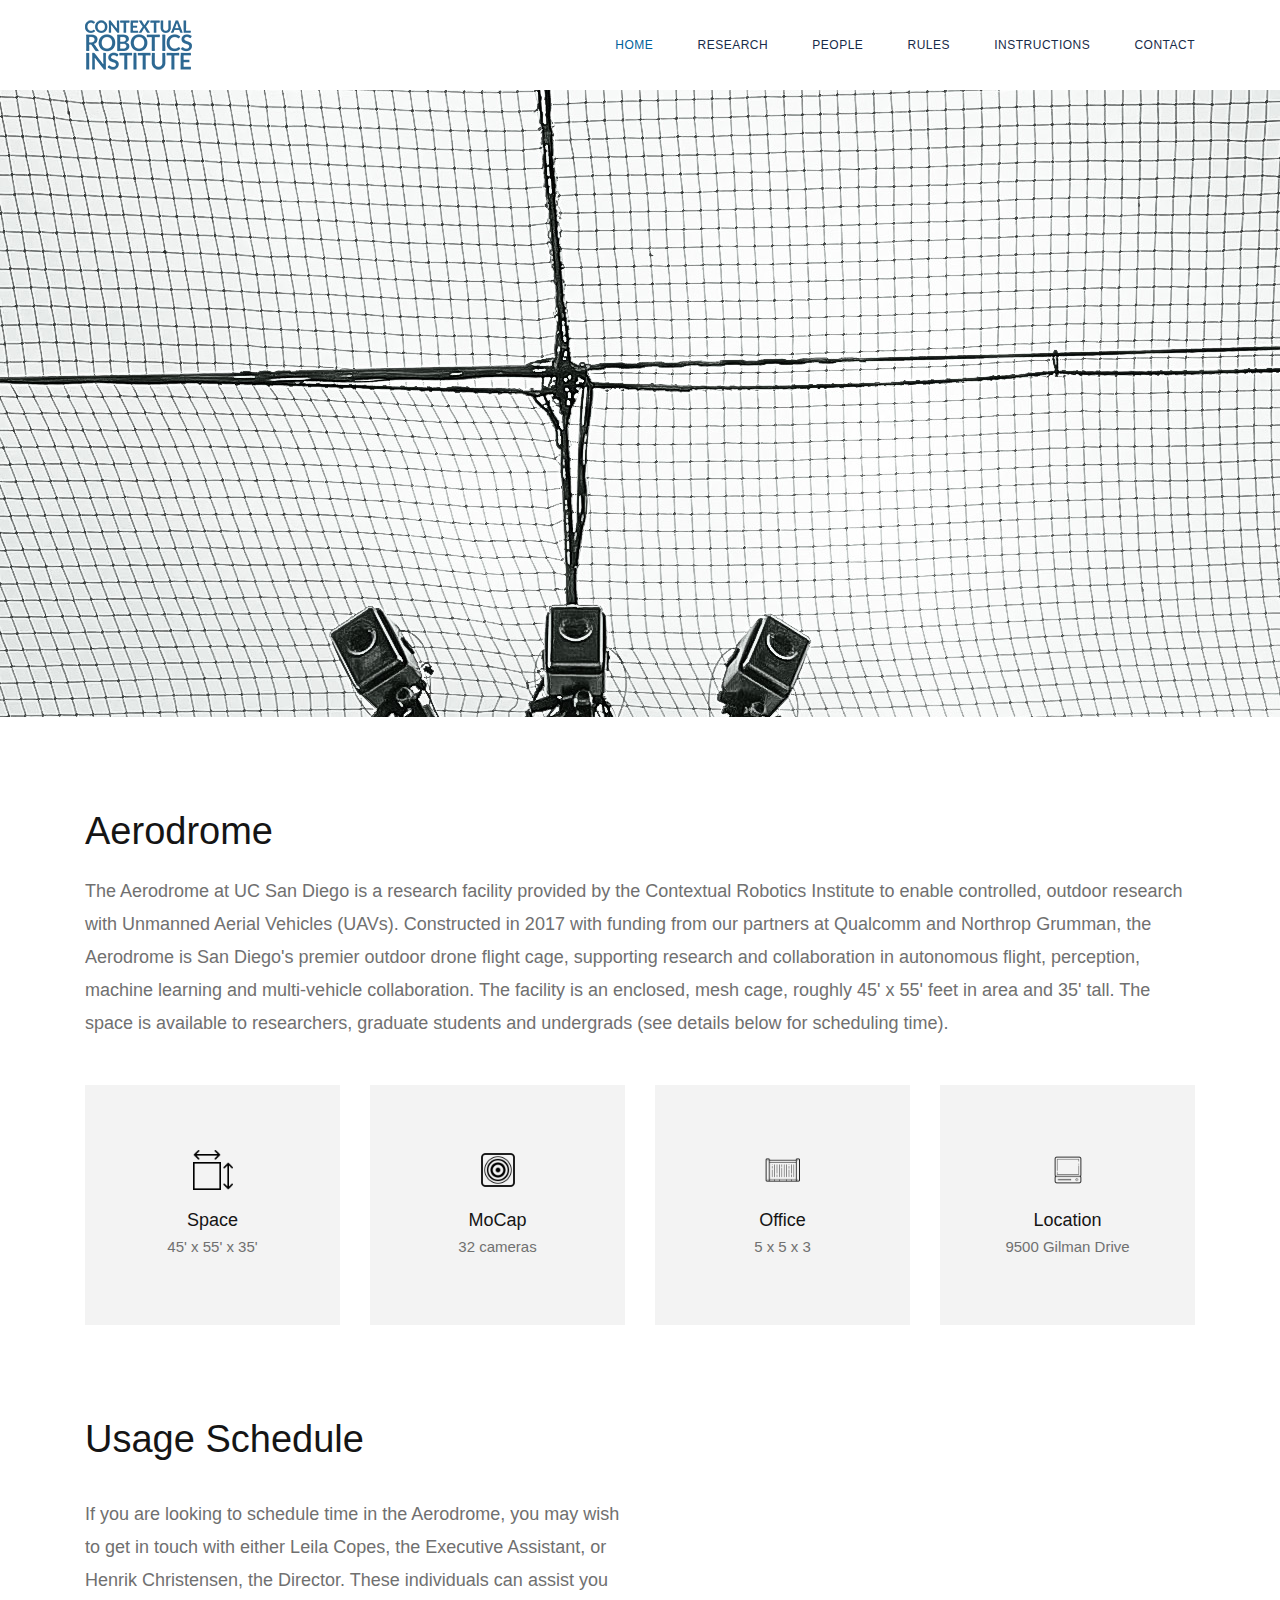
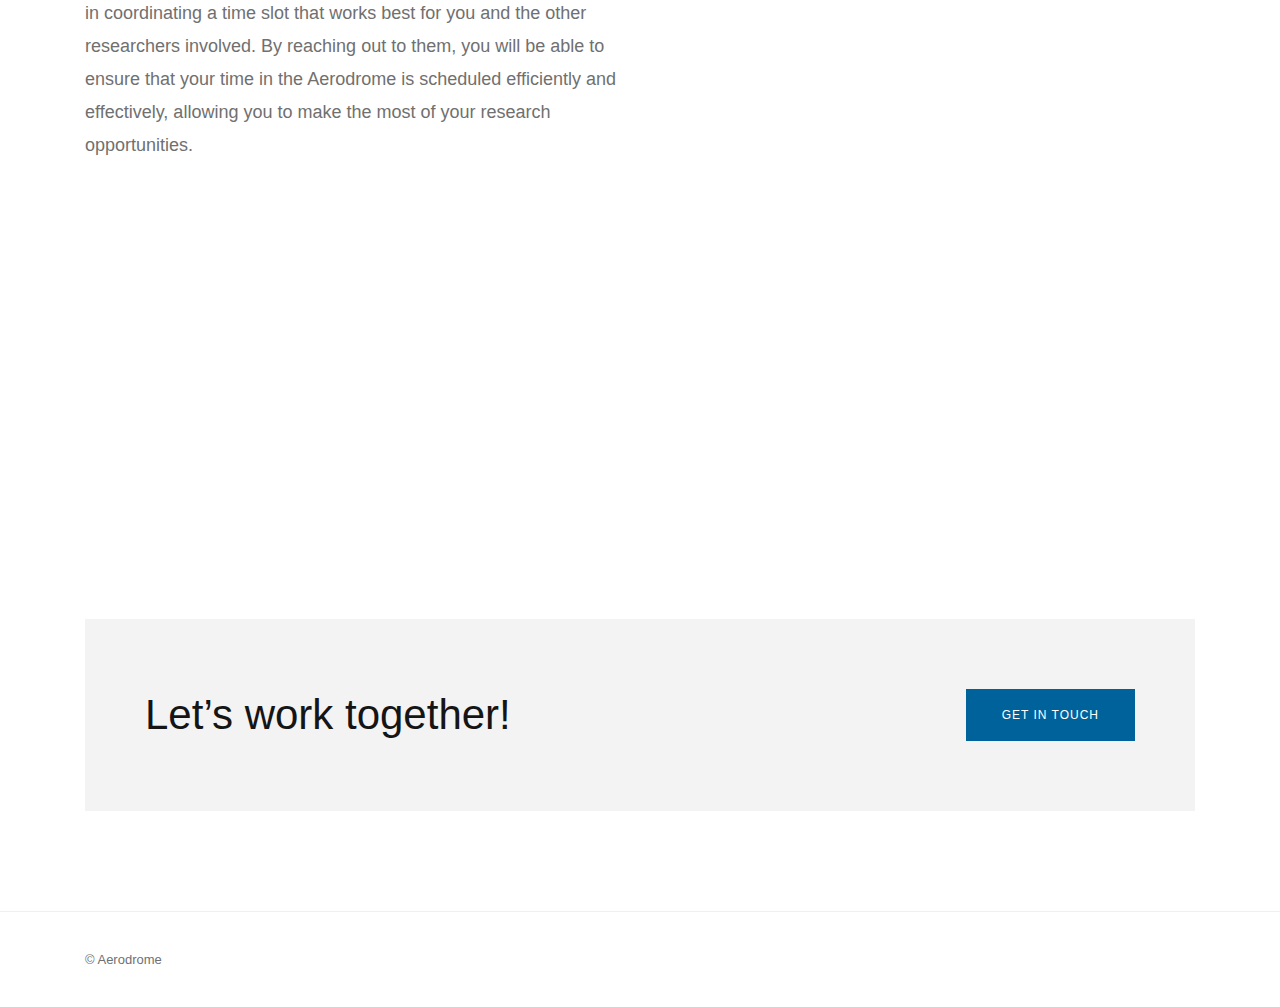
==== docs/index.html @ 449d5a18 "Fixed Google calendar" ====
<!DOCTYPE html>
<html lang="en"><head><meta http-equiv="Content-Type" content="text/html; charset=UTF-8">
        <!-- Document Title -->      
        <title>Aerodrome | Contextual Robotics Institute</title>

        <!-- Metas -->      
        
        <meta name="viewport" content="width=device-width, initial-scale=1.0">
        <meta name="author" content="CaliberThemes">

        <!-- Favicon -->      
        <!-- <link rel="icon" type="image/png" href="http://something..."> -->

        <!-- Links -->      
        <link href="./files/css" rel="stylesheet" type="text/css">
        <link rel="stylesheet" id="bootstrap-css" href="./files/bootstrap.min.css" type="text/css" media="all">
        <link rel="stylesheet" id="font-awesome-css" href="./files/font-awesome.min.css" type="text/css" media="all">       
        <link rel="stylesheet" id="swiper-css" href="./files/swiper.min.css" type="text/css" media="all">
        <link rel="stylesheet" id="cubeportfolio-css" href="./files/cubeportfolio.min.css" type="text/css" media="all">     

        <link rel="stylesheet" id="main-css" href="./files/style.css" type="text/css" media="all">

    </head>
    <body data-new-gr-c-s-check-loaded="14.1094.0" data-gr-ext-installed="" style="margin-top: 150px;">

        <!-- Page Wrapper -->
        <div id="page" class="site">
            <header id="masthead" class="site-header standard sticky" role="banner" style="position: fixed; top: 0px; transition: top 0.3s ease 0s;">		
                <div class="container">
                    <div id="site-branding">			
                        <a class="logo-brand" href="./main.html">
                            <img class="logo" src="./files/logo.png" alt="Logo">					                            
                            <img class="retina-logo" src="./files/logo2x.png" alt="Retina Logo">					                            
                        </a>	
                    </div><!-- .site-branding -->
                    <span id="ham-trigger-wrap">
                        <span class="ham-trigger">
                            <span></span>                            
                        </span>                            
                    </span>
                    <nav id="site-navigation" class="main-navigation" role="navigation" aria-label="Top Menu">
                        <ul id="top-menu" class="menu">
                            <li class="current-menu-parent"><a href="./main.html" style="color: #00629B;">Home</a>
                            </li>
                            <li><a href="./research.html" style="color: #182B49;">Research</a>
                            </li>
                            <li><a href="./people.html" style="color: #182B49;">People</a>
                            </li>
                            <li><a href="./conduct.html" style="color: #182B49;">Rules</a>
                            </li>
                            <li><a href="./instructions.html" style="color: #182B49;">Instructions</a>
                            </li>
                            <li><a href="./contact.html" style="color: #182B49;">Contact</a>
                            </li>
                        </ul>	
                    </nav>                                               
                </div><!-- .wrap -->		
            </header><!-- #masthead -->

            <div class="site-content-contain">
                <div id="content" class="site-content">                    
                    <div id="primary" class="content-area">
                        <main id="main" class="site-main" role="main">
                            <article class="page">                                
                                <div class="entry-content">  
                                    
                                    <div class="container-fluid hero-section m-b-35" style="background-image: url(&#39;./img/IMG_7996.jpg&#39;); background-position: center top;">  
                                    </div>

                                    <!-- <div class="container"> 
                                        <div class="row">                                                 
                                            <div class="col-sm-12">
                                                <div class="cbp-item" style="width: 1110px; left: 0px; top: 0px;"><div class="cbp-item-wrapper">
                                                    <div class="cbp-caption-defaultWrap">
                                                        <img src="./img/fig1.jpg" class="portfolio-media-image">
                                                    </div>
                                                </div>                                          
                                            </div>
                                        </div>    
                                    </div> -->

                                    <div class="container m-t-90">
                                        <div class="row">                                    
                                            <div class="col-sm-12"> 
                                                <div class="heading-block m-b-10">
                                                    <h1 class="block-size-4">
                                                        Aerodrome
                                                    </h1>
                                                </div>
                                                <div class="text-block m-b-45">
                                                    <p class="medium">
                                                        The Aerodrome at UC San Diego is a research facility provided by the Contextual Robotics Institute to enable controlled, 
                                                        outdoor research with Unmanned Aerial Vehicles (UAVs). Constructed in 2017 with funding from our partners at Qualcomm and 
                                                        Northrop Grumman, the Aerodrome is San Diego's premier outdoor drone flight cage, supporting research and collaboration in autonomous flight, 
                                                        perception, machine learning and multi-vehicle collaboration. The facility is an enclosed, mesh cage, roughly 45' x 55' feet in area and 35' tall. 
                                                        The space is available to researchers, graduate students and undergrads (see details below for scheduling time).
                                                    </p>
                                                </div>

                                                <div class="row">                                    
                                                    <div class="col-md-3 m-b-25">
                                                        <div class="icon-box">
                                                            <img src="./img/icons8-surface-50.png" class="figure-img img-fluid" alt="Space">
                                                            <h4>Space</h4> 
                                                            <h7>45' x 55' x 35'</h7>                                                                     
                                                        </div>
                                                    </div>
                                                    <div class="col-md-3 m-b-25">
                                                        <div class="icon-box">
                                                            <img src="./img/icons8-sensor-50.png" class="figure-img img-fluid" alt="Mocap">
                                                            <h4>MoCap</h4> 
                                                            <h7>32 cameras</h7>                                                                    
                                                        </div>
                                                    </div>
                                                    <div class="col-md-3 m-b-25">
                                                        <div class="icon-box">
                                                            <img src="./img/icons8-shipping-container-50.png" class="figure-img img-fluid" alt="Office">
                                                            <h4>Office</h4>
                                                            <h7>5 x 5 x 3</h7>                                                                      
                                                        </div>
                                                    </div>
                                                    <div class="col-md-3 m-b-25">
                                                        <div class="icon-box">
                                                            <img src="./img/icons8-old-computer-100.png" class="figure-img img-fluid" alt="Location">
                                                            <h4>Location</h4>
                                                            <h7>9500 Gilman Drive</h7>                                                                     
                                                        </div>
                                                    </div>
                                                </div>    

                                                <div class="row m-t-65 m-b-15">                                    
                                                    <div class="col-sm-12">
                                                        <div class="heading-block text-left">
                                                            <h1 class="block-size-4">
                                                                Usage Schedule 
                                                            </h1>
                                                        </div>
                                                    </div>
                                                </div>    

                                                <div class="row">                                    
                                                    <div class="col-md-6 m-b-40">
                                                        <div class="text-block m-b-45">
                                                            <p class="medium">
                                                                If you are looking to schedule time in the Aerodrome, you may wish to get in touch with either Leila Copes, the Executive Assistant, or Henrik Christensen, the Director. 
                                                                These individuals can assist you in coordinating a time slot that works best for you and the other researchers involved. 
                                                                By reaching out to them, you will be able to ensure that your time in the Aerodrome is scheduled efficiently and effectively, 
                                                                allowing you to make the most of your research opportunities.
                                                            </p>
                                                        </div>
                                                    </div>          
                                                    <div class="col-md-6 m-b-40">
                                                        <div class="desc-list-container has-border">
                                                            <iframe src="https://calendar.google.com/calendar/embed?src=aerodrome%40ucsd.edu&ctz=America%2FLos_Angeles" style="border: 0" width="800" height="600" frameborder="0" scrolling="no"></iframe>
                                                        </div>
                                                    </div>       
                                                </div>    

                                                

                                                <div class="row m-t-50 m-b-100">                                    
                                                    <div class="col-sm-12">
                                                        <div class="cta style-2">	
                                                            <h2>						
                                                                Let’s work together! 								
                                                            </h2>				
                                                            <div class="btn-container solid">
                                                                <a href="./contact.html" title="GET IN TOUCH">GET IN TOUCH</a>
                                                            </div>				
                                                        </div>
                                                    </div>
                                                </div>
                                            </div>                                                                                               
                                        </div>                                

                                    </div> <!-- Container -->

                                </div>
                            </article>        
                        </main><!-- #main -->
                    </div><!-- #primary -->                                


                </div><!-- #content -->

                <footer id="footer" class="site-footer standard" role="contentinfo">

                    <div class="container">
                        <div class="site-info">			
                            <p class="copyright">
                                © Aerodrome	
                            </p>
                        </div>                          
                    </div>            
                </footer>

            </div> <!-- .site-content-contain -->        

        </div>    
        <!-- Page Wrapper Ends -->

        <!--  Scripts -->
        <script type="text/javascript" src="./files/jquery-1.12.4.min.js"></script>
        <script type="text/javascript" src="./files/TweenMax.min.js"></script>        
        <script type="text/javascript" src="./files/headsup.min.js"></script>        
        <script type="text/javascript" src="./files/jquery.easing.min.1.3.js"></script>        
        <script type="text/javascript" src="./files/jquery.cubeportfolio.min.js"></script>
        <script type="text/javascript" src="./files/swiper.min.js"></script>        

        <script type="text/javascript" src="./files/main.js"></script>       
        <!--  Scripts Ends -->
    

</body><grammarly-desktop-integration data-grammarly-shadow-root="true"></grammarly-desktop-integration></html>
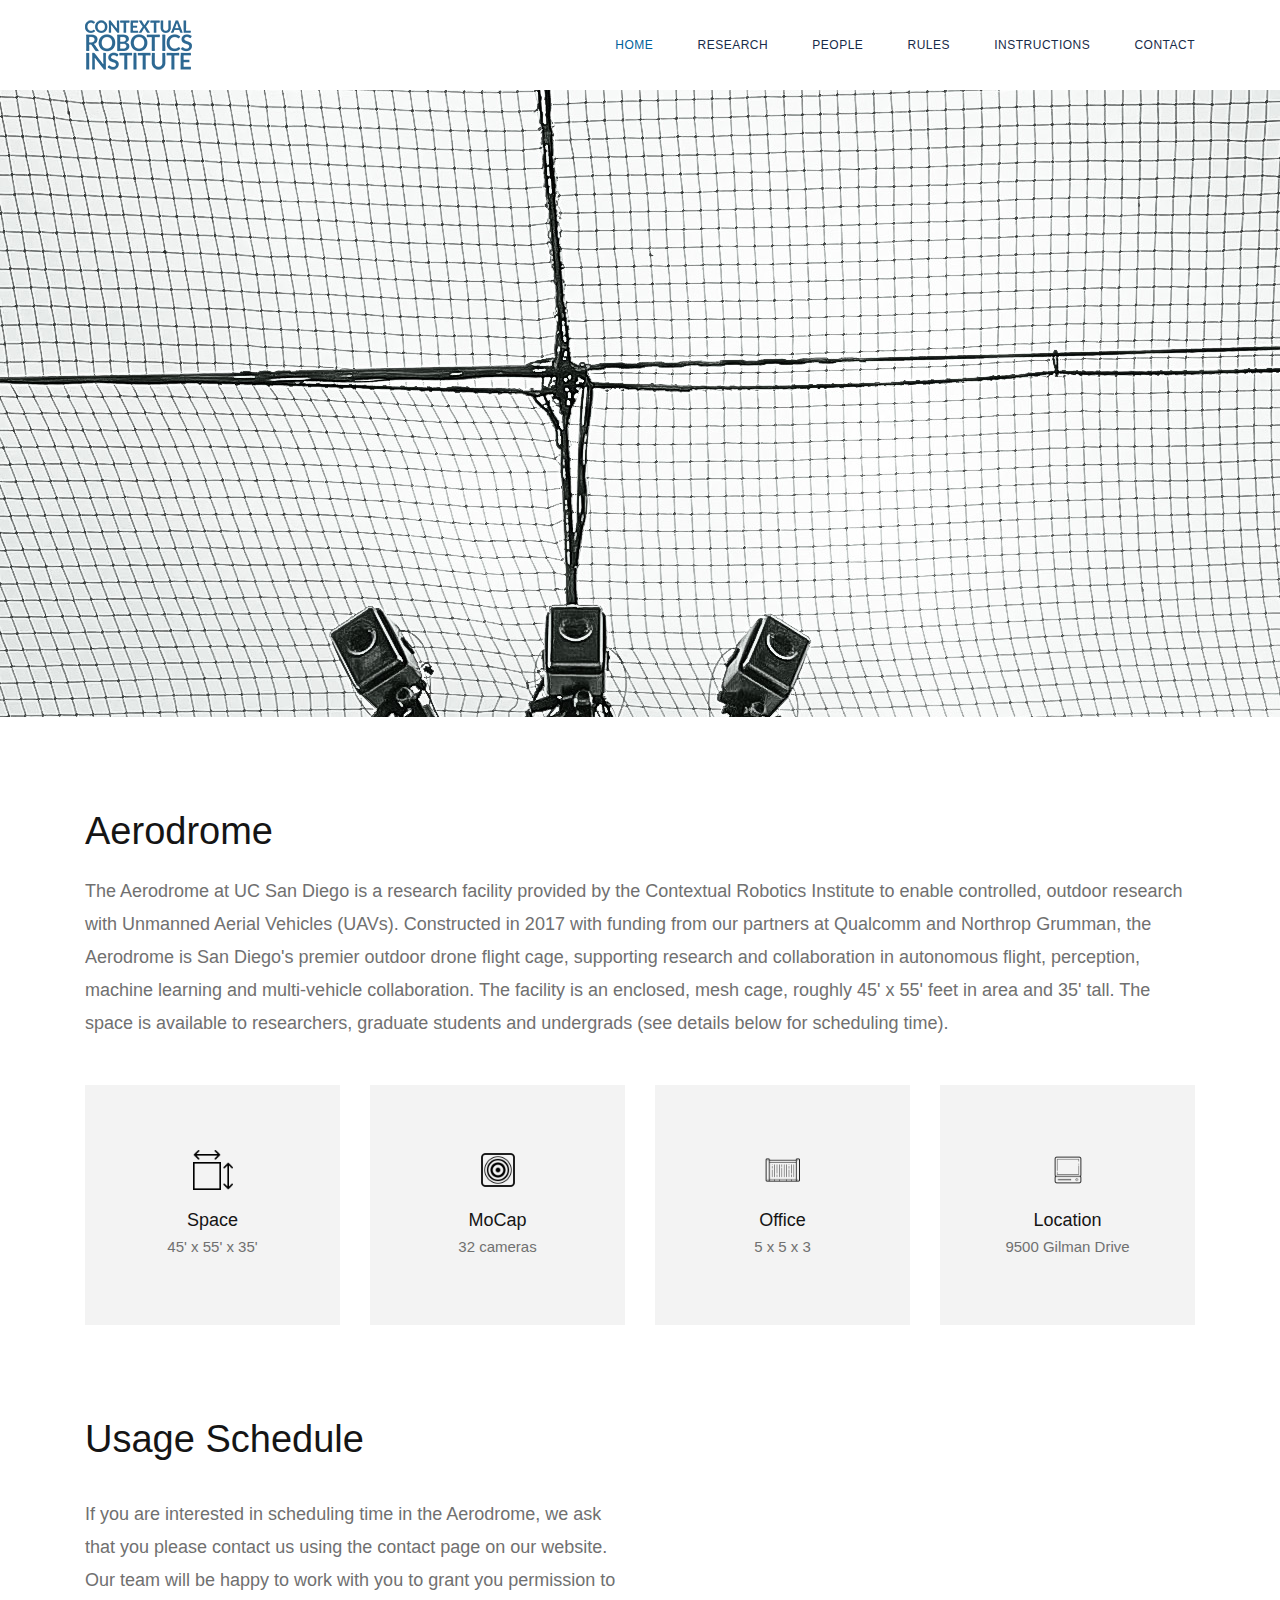
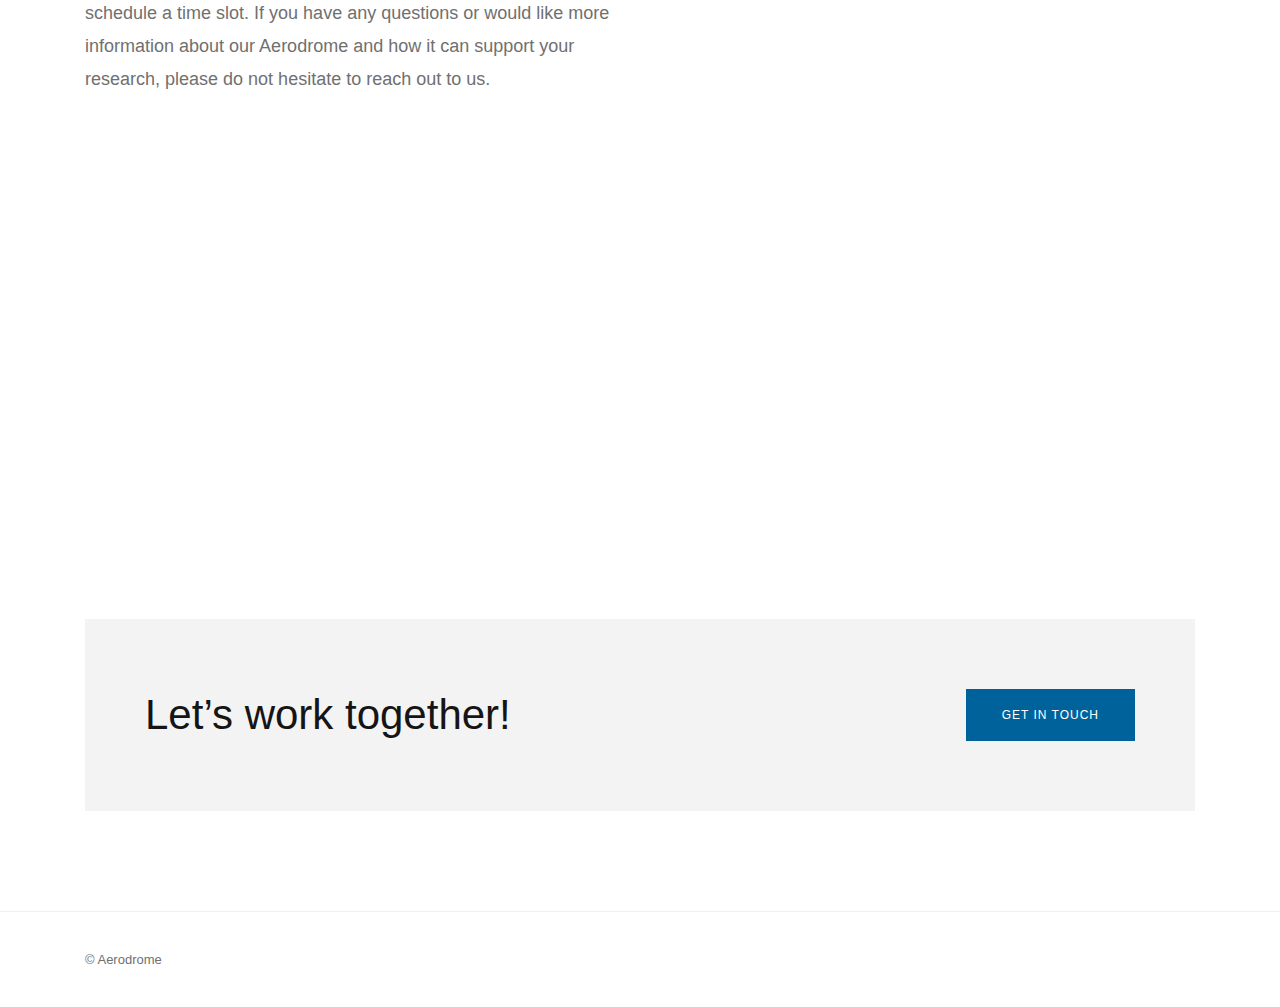
==== commit 5a4d3eb7: "Modified contact us page" ====
--- a/docs/index.html
+++ b/docs/index.html
@@ -142,16 +142,15 @@
                                                     <div class="col-md-6 m-b-40">
                                                         <div class="text-block m-b-45">
                                                             <p class="medium">
-                                                                If you are looking to schedule time in the Aerodrome, you may wish to get in touch with either Leila Copes, the Executive Assistant, or Henrik Christensen, the Director. 
-                                                                These individuals can assist you in coordinating a time slot that works best for you and the other researchers involved. 
-                                                                By reaching out to them, you will be able to ensure that your time in the Aerodrome is scheduled efficiently and effectively, 
-                                                                allowing you to make the most of your research opportunities.
+                                                                If you are interested in scheduling time in the Aerodrome, we ask that you please contact us using the contact page on our website. 
+                                                                Our team will be happy to work with you to grant you permission to schedule a time slot.
+                                                                If you have any questions or would like more information about our Aerodrome and how it can support your research, please do not hesitate to reach out to us.
                                                             </p>
                                                         </div>
                                                     </div>          
                                                     <div class="col-md-6 m-b-40">
                                                         <div class="desc-list-container has-border">
-                                                            <iframe src="https://calendar.google.com/calendar/embed?src=aerodrome%40ucsd.edu&ctz=America%2FLos_Angeles" style="border: 0" width="800" height="600" frameborder="0" scrolling="no"></iframe>
+                                                            <iframe src="https://calendar.google.com/calendar/embed?height=600&wkst=2&bgcolor=%23ffffff&ctz=America%2FLos_Angeles&title=Aerodrome%20Schedule&showNav=1&showPrint=0&showTabs=0&showCalendars=0&src=YWVyb2Ryb21lQHVjc2QuZWR1&color=%23039BE5" style="border-width:0" width="800" height="600" frameborder="0" scrolling="no"></iframe>
                                                         </div>
                                                     </div>       
                                                 </div>    
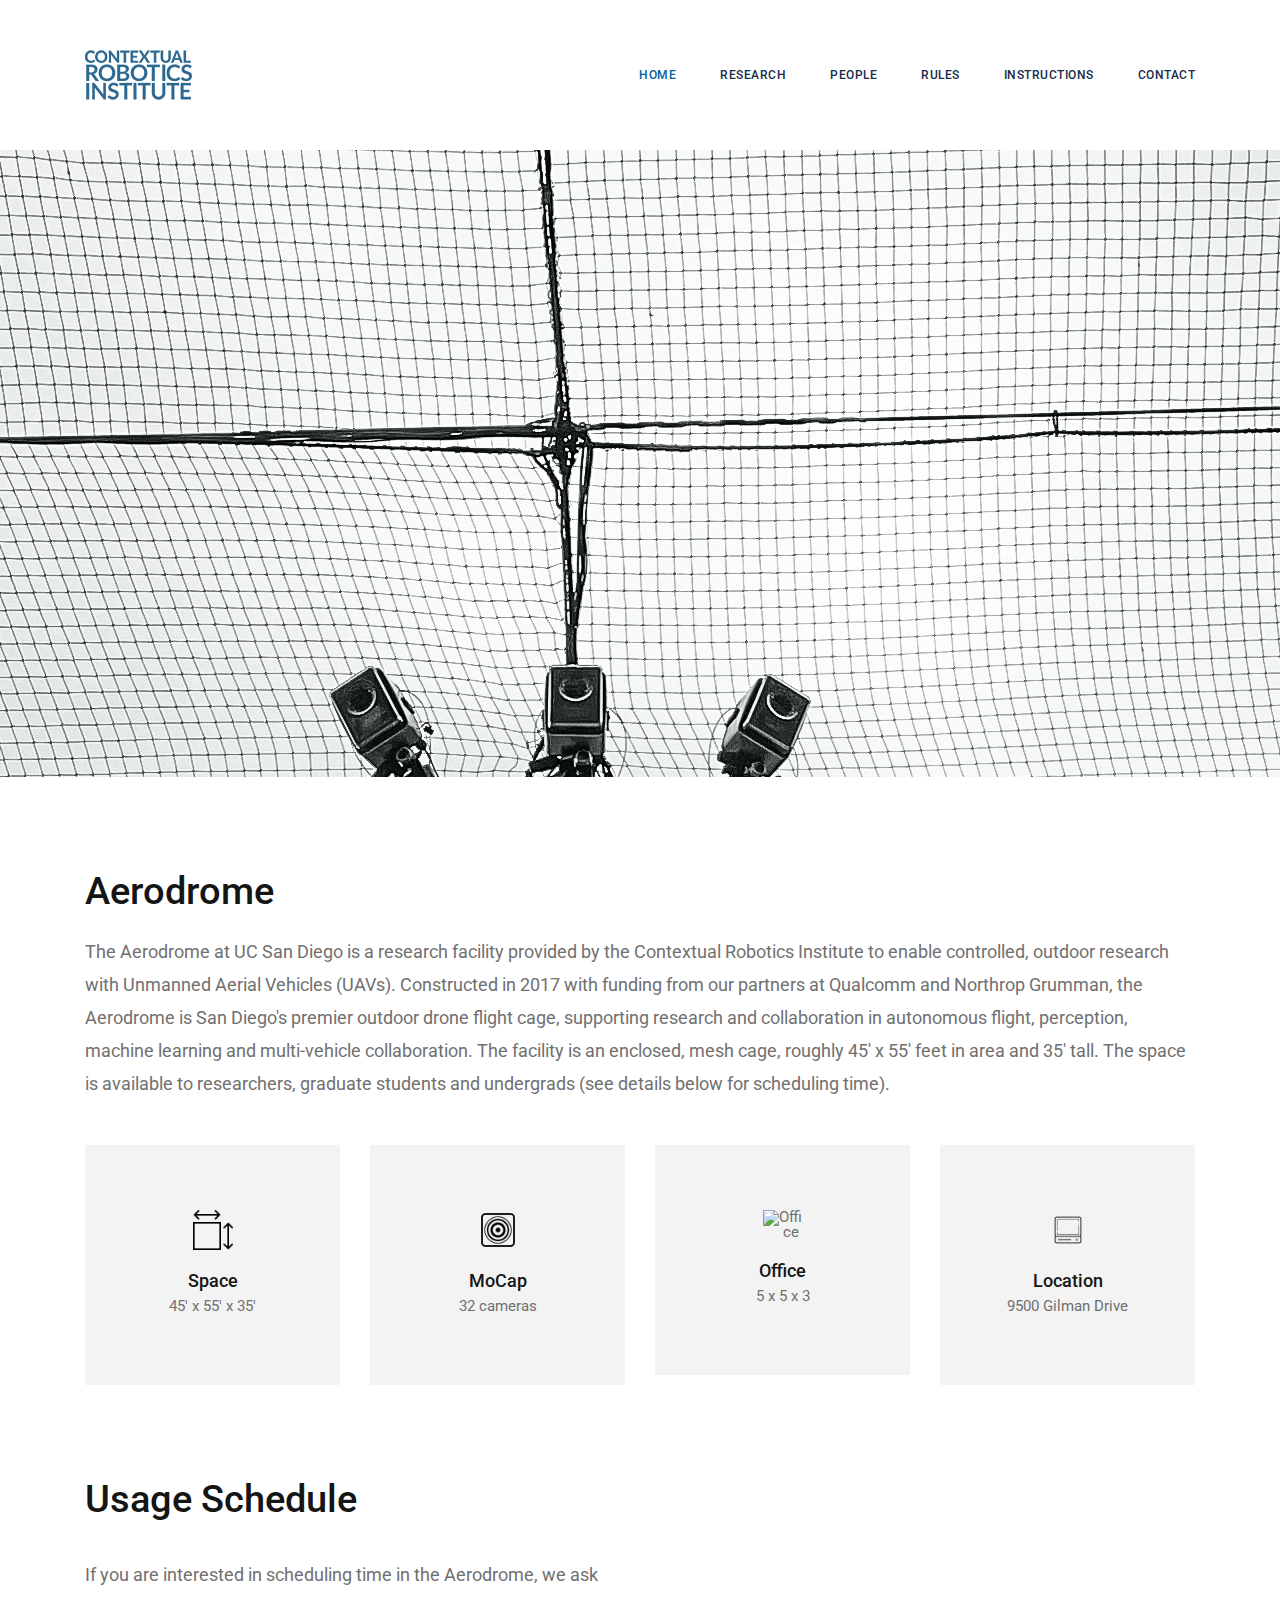
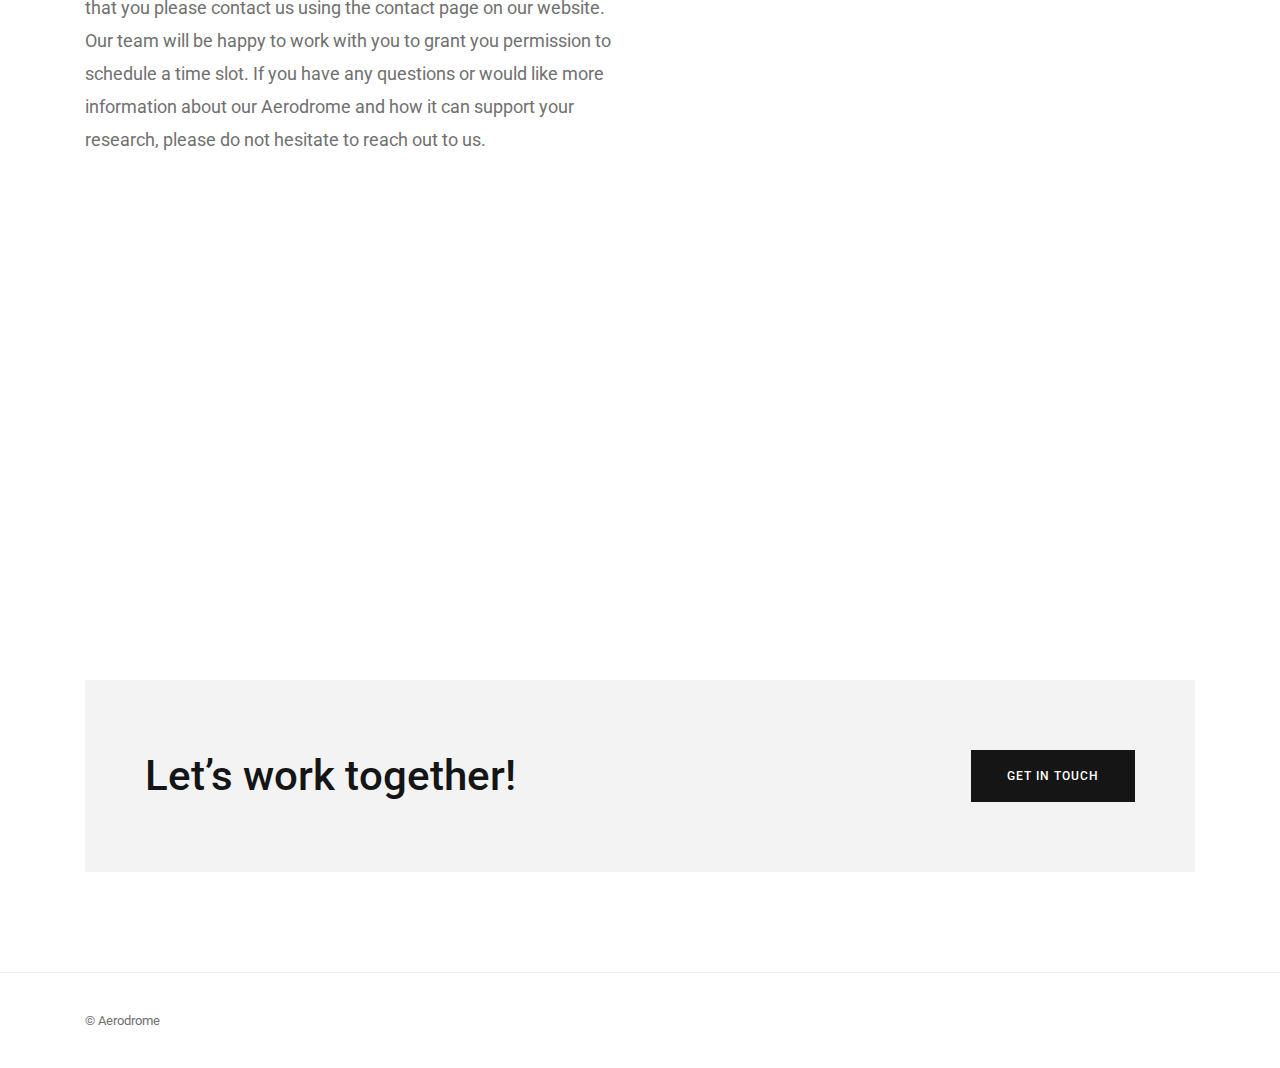
==== commit 6450708a: "Fixed the contact form + Organized the files" ====
--- a/docs/index.html
+++ b/docs/index.html
@@ -12,13 +12,13 @@
         <!-- <link rel="icon" type="image/png" href="http://something..."> -->
 
         <!-- Links -->      
-        <link href="./files/css" rel="stylesheet" type="text/css">
-        <link rel="stylesheet" id="bootstrap-css" href="./files/bootstrap.min.css" type="text/css" media="all">
-        <link rel="stylesheet" id="font-awesome-css" href="./files/font-awesome.min.css" type="text/css" media="all">       
-        <link rel="stylesheet" id="swiper-css" href="./files/swiper.min.css" type="text/css" media="all">
-        <link rel="stylesheet" id="cubeportfolio-css" href="./files/cubeportfolio.min.css" type="text/css" media="all">     
-
-        <link rel="stylesheet" id="main-css" href="./files/style.css" type="text/css" media="all">
+        <link href="https://fonts.googleapis.com/css?family=Roboto:400,500,700&subset=latin,latin-ext" rel="stylesheet" type="text/css" />
+        <link rel='stylesheet' id='bootstrap-css'  href='assets/lib/bootstrap/css/bootstrap.min.css' type='text/css' media='all' />
+        <link rel='stylesheet' id='font-awesome-css'  href='assets/css/icons/font-awesome.min.css' type='text/css' media='all' />       
+        <link rel='stylesheet' id='swiper-css' href='assets/lib/swiper/css/swiper.min.css' type='text/css' media='all' />
+        <link rel='stylesheet' id='cubeportfolio-css'  href='assets/lib/cubeportfolio/css/cubeportfolio.min.css' type='text/css' media='all' />     
+
+        <link rel='stylesheet' id='main-css'  href='style.css' type='text/css' media='all' />
 
     </head>
     <body data-new-gr-c-s-check-loaded="14.1094.0" data-gr-ext-installed="" style="margin-top: 150px;">
@@ -28,9 +28,9 @@
             <header id="masthead" class="site-header standard sticky" role="banner" style="position: fixed; top: 0px; transition: top 0.3s ease 0s;">		
                 <div class="container">
                     <div id="site-branding">			
-                        <a class="logo-brand" href="./main.html">
-                            <img class="logo" src="./files/logo.png" alt="Logo">					                            
-                            <img class="retina-logo" src="./files/logo2x.png" alt="Retina Logo">					                            
+                       <a class="logo-brand" href="index.html">
+                            <img class="logo" src="assets/images/logo/logo.png" alt="Logo">					                            
+                            <img class="retina-logo" src="assets/images/logo/logo2x.png" alt="Retina Logo">						                            
                         </a>	
                     </div><!-- .site-branding -->
                     <span id="ham-trigger-wrap">
@@ -40,17 +40,17 @@
                     </span>
                     <nav id="site-navigation" class="main-navigation" role="navigation" aria-label="Top Menu">
                         <ul id="top-menu" class="menu">
-                            <li class="current-menu-parent"><a href="./main.html" style="color: #00629B;">Home</a>
-                            </li>
-                            <li><a href="./research.html" style="color: #182B49;">Research</a>
-                            </li>
-                            <li><a href="./people.html" style="color: #182B49;">People</a>
-                            </li>
-                            <li><a href="./conduct.html" style="color: #182B49;">Rules</a>
-                            </li>
-                            <li><a href="./instructions.html" style="color: #182B49;">Instructions</a>
-                            </li>
-                            <li><a href="./contact.html" style="color: #182B49;">Contact</a>
+                            <li class="current-menu-parent"><a href="index.html" style="color: #00629B;">Home</a>
+                            </li>
+                            <li><a href="research.html" style="color: #182B49;">Research</a>
+                            </li>
+                            <li><a href="people.html" style="color: #182B49;">People</a>
+                            </li>
+                            <li><a href="conduct.html" style="color: #182B49;">Rules</a>
+                            </li>
+                            <li><a href="instructions.html" style="color: #182B49;">Instructions</a>
+                            </li>
+                            <li><a href="contact.html" style="color: #182B49;">Contact</a>
                             </li>
                         </ul>	
                     </nav>                                               
@@ -64,7 +64,7 @@
                             <article class="page">                                
                                 <div class="entry-content">  
                                     
-                                    <div class="container-fluid hero-section m-b-35" style="background-image: url(&#39;./img/IMG_7996.jpg&#39;); background-position: center top;">  
+                                    <div class="container-fluid hero-section m-b-35" style="background-image: url(&#39;assets/images/icons/IMG_7996.jpg&#39;); background-position: center top;">  
                                     </div>
 
                                     <!-- <div class="container"> 
@@ -72,7 +72,7 @@
                                             <div class="col-sm-12">
                                                 <div class="cbp-item" style="width: 1110px; left: 0px; top: 0px;"><div class="cbp-item-wrapper">
                                                     <div class="cbp-caption-defaultWrap">
-                                                        <img src="./img/fig1.jpg" class="portfolio-media-image">
+                                                        <img src="assets/images/icons/fig1.jpg" class="portfolio-media-image">
                                                     </div>
                                                 </div>                                          
                                             </div>
@@ -100,28 +100,28 @@
                                                 <div class="row">                                    
                                                     <div class="col-md-3 m-b-25">
                                                         <div class="icon-box">
-                                                            <img src="./img/icons8-surface-50.png" class="figure-img img-fluid" alt="Space">
+                                                            <img src="assets/images/icons/icons8-surface-50.png" class="figure-img img-fluid" alt="Space">
                                                             <h4>Space</h4> 
                                                             <h7>45' x 55' x 35'</h7>                                                                     
                                                         </div>
                                                     </div>
                                                     <div class="col-md-3 m-b-25">
                                                         <div class="icon-box">
-                                                            <img src="./img/icons8-sensor-50.png" class="figure-img img-fluid" alt="Mocap">
+                                                            <img src="assets/images/icons/icons8-sensor-50.png" class="figure-img img-fluid" alt="Mocap">
                                                             <h4>MoCap</h4> 
                                                             <h7>32 cameras</h7>                                                                    
                                                         </div>
                                                     </div>
                                                     <div class="col-md-3 m-b-25">
                                                         <div class="icon-box">
-                                                            <img src="./img/icons8-shipping-container-50.png" class="figure-img img-fluid" alt="Office">
+                                                            <img src="assets/images/icons/icons8-shipping-container-50.png" class="figure-img img-fluid" alt="Office">
                                                             <h4>Office</h4>
                                                             <h7>5 x 5 x 3</h7>                                                                      
                                                         </div>
                                                     </div>
                                                     <div class="col-md-3 m-b-25">
                                                         <div class="icon-box">
-                                                            <img src="./img/icons8-old-computer-100.png" class="figure-img img-fluid" alt="Location">
+                                                            <img src="assets/images/icons/icons8-old-computer-100.png" class="figure-img img-fluid" alt="Location">
                                                             <h4>Location</h4>
                                                             <h7>9500 Gilman Drive</h7>                                                                     
                                                         </div>
@@ -164,7 +164,7 @@
                                                                 Let’s work together! 								
                                                             </h2>				
                                                             <div class="btn-container solid">
-                                                                <a href="./contact.html" title="GET IN TOUCH">GET IN TOUCH</a>
+                                                                <a href="contact.html" title="GET IN TOUCH">GET IN TOUCH</a>
                                                             </div>				
                                                         </div>
                                                     </div>
@@ -199,14 +199,14 @@
         <!-- Page Wrapper Ends -->
 
         <!--  Scripts -->
-        <script type="text/javascript" src="./files/jquery-1.12.4.min.js"></script>
-        <script type="text/javascript" src="./files/TweenMax.min.js"></script>        
-        <script type="text/javascript" src="./files/headsup.min.js"></script>        
-        <script type="text/javascript" src="./files/jquery.easing.min.1.3.js"></script>        
-        <script type="text/javascript" src="./files/jquery.cubeportfolio.min.js"></script>
-        <script type="text/javascript" src="./files/swiper.min.js"></script>        
-
-        <script type="text/javascript" src="./files/main.js"></script>       
+        <script type='text/javascript' src='assets/js/vendor/jquery-1.12.4.min.js'></script>
+        <script type='text/javascript' src='assets/js/vendor/TweenMax.min.js'></script>        
+        <script type='text/javascript' src='assets/js/vendor/headsup.min.js'></script>        
+        <script type='text/javascript' src='assets/js/vendor/jquery.easing.min.1.3.js'></script>       
+        <script type='text/javascript' src='assets/lib/cubeportfolio/js/jquery.cubeportfolio.min.js'></script>
+        <script type='text/javascript' src='assets/lib/swiper/js/swiper.min.js'></script>        
+
+        <script type='text/javascript' src='assets/js/main.js'></script>        
         <!--  Scripts Ends -->
     
 
--- a/docs/assets/lib/cubeportfolio/css/cubeportfolio.min.css
+++ b/docs/assets/lib/cubeportfolio/css/cubeportfolio.min.css
@@ -0,0 +1,10 @@
+/*!
+ * Cube Portfolio - Responsive jQuery Grid Plugin
+ *
+ * version: 4.4.0 (1 August, 2018)
+ * require: jQuery v1.8+
+ *
+ * Copyright 2013-2018, Mihai Buricea (http://scriptpie.com/cubeportfolio/live-preview/)
+ * Licensed under CodeCanyon License (http://codecanyon.net/licenses)
+ *
+ */.cbp-l-filters-alignCenter .cbp-filter-counter:after,.cbp-l-filters-alignRight .cbp-filter-counter:after,.cbp-l-filters-button .cbp-filter-counter:after,.cbp-l-filters-buttonCenter .cbp-filter-counter:after,.cbp-l-filters-text .cbp-filter-counter:after,.cbp,.cbp *,.cbp *:after,.cbp:after,.cbp-l-filters-dropdownHeader:after,.cbp-popup-wrap,.cbp-popup-wrap *,.cbp-popup-wrap:before,.cbp-popup-loadingBox:after,.cbp-search *,.cbp-l-direction:after{box-sizing:border-box}.cbp-l-grid-agency-title,.cbp-l-grid-agency-desc,.cbp-l-grid-work-title,.cbp-l-grid-work-desc,.cbp-l-grid-blog-title,.cbp-l-grid-projects-title,.cbp-l-grid-projects-desc,.cbp-l-grid-masonry-projects-title,.cbp-l-grid-masonry-projects-desc{white-space:nowrap;overflow:hidden;text-overflow:ellipsis}.cbp-l-filters-alignCenter,.cbp-l-filters-alignCenter *,.cbp-l-filters-alignLeft,.cbp-l-filters-alignLeft *,.cbp-l-filters-alignRight,.cbp-l-filters-alignRight *,.cbp-l-filters-button,.cbp-l-filters-button *,.cbp-l-filters-buttonCenter,.cbp-l-filters-buttonCenter *,.cbp-l-filters-dropdown,.cbp-l-filters-dropdown *,.cbp-l-filters-list,.cbp-l-filters-list *,.cbp-l-filters-work,.cbp-l-filters-work *,.cbp-l-filters-big,.cbp-l-filters-big *,.cbp-l-filters-text,.cbp-l-filters-text *,.cbp-l-filters-underline,.cbp-l-filters-underline *,.cbp-l-filters-holder,.cbp-l-filters-holder *,.cbp-l-loadMore-bgbutton,.cbp-l-loadMore-bgbutton *,.cbp-l-loadMore-button,.cbp-l-loadMore-button *,.cbp-l-loadMore-text,.cbp-l-loadMore-text *,.cbp-search,.cbp-l-dropdown,.cbp-l-dropdown *{-webkit-user-select:none;-moz-user-select:none;-ms-user-select:none;user-select:none;-webkit-tap-highlight-color:transparent;box-sizing:border-box}.cbp:after,.cbp-lazyload:after,.cbp-popup-loadingBox:after,.cbp-popup-singlePageInline:after{content:'';position:absolute;width:34px;height:34px;left:0;right:0;top:0;bottom:0;margin:auto;-webkit-animation:cbp-rotation .8s infinite linear;animation:cbp-rotation .8s infinite linear;border-left:3px solid rgba(114,144,182,0.15);border-right:3px solid rgba(114,144,182,0.15);border-bottom:3px solid rgba(114,144,182,0.15);border-top:3px solid rgba(114,144,182,0.8);border-radius:100%}.cbp-l-filters-alignCenter .cbp-filter-item:hover .cbp-filter-counter,.cbp-l-filters-alignRight .cbp-filter-item:hover .cbp-filter-counter,.cbp-l-filters-button .cbp-filter-item:hover .cbp-filter-counter,.cbp-l-filters-buttonCenter .cbp-filter-item:hover .cbp-filter-counter,.cbp-l-filters-text .cbp-filter-item:hover .cbp-filter-counter{opacity:1;-webkit-transform:translateY(-44px);transform:translateY(-44px)}.cbp-l-filters-alignCenter .cbp-filter-counter,.cbp-l-filters-alignRight .cbp-filter-counter,.cbp-l-filters-button .cbp-filter-counter,.cbp-l-filters-buttonCenter .cbp-filter-counter,.cbp-l-filters-text .cbp-filter-counter{font:400 11px/18px "Open Sans", sans-serif;border-radius:3px;color:#FFFFFF;margin:0 auto;padding:4px 0;text-align:center;width:34px;position:absolute;bottom:0;left:0;right:0;opacity:0;-webkit-transition:-webkit-transform .25s, opacity .25s;transition:transform .25s, opacity .25s}.cbp-l-filters-alignCenter .cbp-filter-counter:after,.cbp-l-filters-alignRight .cbp-filter-counter:after,.cbp-l-filters-button .cbp-filter-counter:after,.cbp-l-filters-buttonCenter .cbp-filter-counter:after,.cbp-l-filters-text .cbp-filter-counter:after{content:"";position:absolute;bottom:-4px;left:0;right:0;margin:0 auto;width:0;height:0;border-left:4px solid transparent;border-right:4px solid transparent}.cbp-item{display:inline-block;margin:0 10px 20px 0}.cbp{position:relative;margin:0 auto;z-index:1;height:400px}.cbp>*{visibility:hidden}.cbp .cbp-item{list-style-type:none;margin:0;padding:0;overflow:hidden}.cbp img{display:block;border:0;width:100%;height:auto}.cbp a,.cbp a:hover,.cbp a:active{text-decoration:none;outline:0}.cbp-lazyload{position:relative;background:#fff;display:block}.cbp-lazyload img{opacity:1}.cbp-lazyload img[data-cbp-src]{opacity:0}.cbp-lazyload img:not([data-cbp-src]){-webkit-transition:opacity .7s ease-in-out;transition:opacity .7s ease-in-out}.cbp-lazyload:after{z-index:0}.cbp-wrapper-outer{overflow:hidden;position:relative;margin:0 auto}.cbp-wrapper-outer,.cbp-wrapper,.cbp-wrapper-helper{list-style-type:none;padding:0;width:100%;height:100%;z-index:1}.cbp-wrapper,.cbp-wrapper-helper{margin:0}.cbp-ready>*{visibility:visible}.cbp-ready:after{display:none;visibility:hidden}.cbp-ready .cbp-item{position:absolute;top:0;left:0}.cbp-ready .cbp-wrapper,.cbp-ready .cbp-wrapper-helper{position:absolute;top:0;left:0}.cbp-item-off{z-index:-1;pointer-events:none;visibility:hidden}.cbp-item-on2off{z-index:0}.cbp-item-off2on{z-index:1}.cbp-item-on2on{z-index:2}.cbp-item-wrapper{width:100%;height:100%;position:relative;top:0;left:0}.cbp-l-project-related-wrap img,.cbp-l-inline img{display:block;width:100%;height:auto;border:0}.cbp-updateItems{-webkit-transition:height .5s ease-in-out !important;transition:height .5s ease-in-out !important;will-change:height}.cbp-updateItems .cbp-item{-webkit-transition:top .5s ease-in-out, left .5s ease-in-out;transition:top .5s ease-in-out, left .5s ease-in-out}.cbp-updateItems .cbp-item-loading{-webkit-animation:fadeIn .5s ease-in-out;animation:fadeIn .5s ease-in-out;-webkit-transition:none;transition:none}.cbp-removeItem{-webkit-animation:fadeOut .5s ease-in-out;animation:fadeOut .5s ease-in-out}.cbp-panel{width:94%;max-width:1170px;margin:0 auto}.cbp-misc-video{position:relative;height:0;padding-bottom:56.25%;background:#000;text-align:center}.cbp-misc-video iframe{position:absolute;top:0;left:0;width:100%;height:100%}@-webkit-keyframes cbp-rotation{0%{-webkit-transform:rotate(0deg)}100%{-webkit-transform:rotate(360deg)}}@keyframes cbp-rotation{0%{transform:rotate(0deg)}100%{transform:rotate(360deg)}}@-webkit-keyframes fadeOut{0%{opacity:1}100%{opacity:0}}@keyframes fadeOut{0%{opacity:1}100%{opacity:0}}.clearfix:after{content:" ";display:block;height:0;clear:both}.cbp-l-filters-left{float:left}.cbp-l-filters-right{float:right}.cbp-l-center{display:flex;justify-content:center;align-items:center}@media only screen and (max-width: 480px){.cbp-l-filters-left,.cbp-l-filters-right{width:100%}}@media only screen and (max-width: 800px){.cbp-l-center{flex-direction:column}}.cbp-caption,.cbp-caption-defaultWrap,.cbp-caption-activeWrap{display:block}.cbp-caption-activeWrap{background-color:#282727}.cbp-caption-active .cbp-caption,.cbp-caption-active .cbp-caption-defaultWrap,.cbp-caption-active .cbp-caption-activeWrap{overflow:hidden;position:relative;z-index:1}.cbp-caption-active .cbp-caption-defaultWrap{top:0}.cbp-caption-active .cbp-caption-activeWrap{width:100%;position:absolute;z-index:2;height:100%}.cbp-l-caption-title{color:#fff;font:400 16px/21px "Open Sans", sans-serif}.cbp-l-caption-desc{color:#aaa;font:400 12px/16px "Open Sans", sans-serif}.cbp-l-caption-text{font:400 14px/21px "Open Sans", sans-serif;color:#fff;letter-spacing:3px;padding:0 6px}.cbp-l-caption-buttonLeft,.cbp-l-caption-buttonRight{background-color:#547EB1;color:#FFFFFF;display:inline-block;font:400 12px/30px "Open Sans", sans-serif;min-width:90px;text-align:center;margin:4px;padding:0 6px}.cbp-l-caption-buttonLeft:hover,.cbp-l-caption-buttonRight:hover{opacity:0.9}.cbp-caption-none .cbp-caption-activeWrap{display:none}.cbp-l-caption-alignLeft .cbp-l-caption-body{padding:12px 30px}.cbp-caption-fadeIn .cbp-l-caption-alignLeft .cbp-l-caption-body,.cbp-caption-minimal .cbp-l-caption-alignLeft .cbp-l-caption-body,.cbp-caption-moveRight .cbp-l-caption-alignLeft .cbp-l-caption-body,.cbp-caption-overlayRightAlong .cbp-l-caption-alignLeft .cbp-l-caption-body,.cbp-caption-pushDown .cbp-l-caption-alignLeft .cbp-l-caption-body,.cbp-caption-pushTop .cbp-l-caption-alignLeft .cbp-l-caption-body,.cbp-caption-revealBottom .cbp-l-caption-alignLeft .cbp-l-caption-body,.cbp-caption-revealLeft .cbp-l-caption-alignLeft .cbp-l-caption-body,.cbp-caption-revealTop .cbp-l-caption-alignLeft .cbp-l-caption-body,.cbp-caption-zoom .cbp-l-caption-alignLeft .cbp-l-caption-body,.cbp-caption-opacity .cbp-l-caption-alignLeft .cbp-l-caption-body{padding-top:30px}.cbp-l-caption-alignCenter{display:table;width:100%;height:100%}.cbp-l-caption-alignCenter .cbp-l-caption-body{display:table-cell;vertical-align:middle;text-align:center;padding:15px 0}.cbp-l-caption-alignCenter .cbp-l-caption-buttonLeft,.cbp-l-caption-alignCenter .cbp-l-caption-buttonRight{position:relative;-webkit-transition:-webkit-transform .25s;transition:transform .25s}.cbp-caption-overlayBottom .cbp-l-caption-alignCenter .cbp-l-caption-buttonLeft,.cbp-caption-overlayBottomPush .cbp-l-caption-alignCenter .cbp-l-caption-buttonLeft,.cbp-caption-overlayBottomAlong .cbp-l-caption-alignCenter .cbp-l-caption-buttonLeft{-webkit-transform:translateX(-20px);transform:translateX(-20px)}.cbp-caption-overlayBottom .cbp-l-caption-alignCenter .cbp-l-caption-buttonRight,.cbp-caption-overlayBottomPush .cbp-l-caption-alignCenter .cbp-l-caption-buttonRight,.cbp-caption-overlayBottomAlong .cbp-l-caption-alignCenter .cbp-l-caption-buttonRight{-webkit-transform:translateX(20px);transform:translateX(20px)}.cbp-caption:hover .cbp-l-caption-alignCenter .cbp-l-caption-buttonLeft,.cbp-caption:hover .cbp-l-caption-alignCenter .cbp-l-caption-buttonRight{-webkit-transform:translateX(0);transform:translateX(0)}@media only screen and (max-width: 480px){.cbp-l-caption-alignLeft .cbp-l-caption-body{padding:9px 11px}.cbp-l-caption-title{font-size:14px;line-height:21px}.cbp-l-caption-desc{font-size:11px;line-height:14px}.cbp-l-caption-buttonLeft,.cbp-l-caption-buttonRight{font-size:11px;line-height:28px;min-width:69px;margin:3px;padding:0 4px}.cbp-l-caption-text{font-size:13px;letter-spacing:1px}}@media only screen and (max-width: 374px){.cbp-l-caption-alignLeft .cbp-l-caption-body{padding:8px 10px}.cbp-l-caption-title{font-size:13px;line-height:20px}.cbp-l-caption-desc{font-size:11px;line-height:14px}.cbp-l-caption-buttonLeft,.cbp-l-caption-buttonRight{font-size:10px;line-height:28px;min-width:62px;margin:1px;padding:0 4px}}.cbp-caption-fadeIn .cbp-caption-activeWrap{opacity:0;top:0;background-color:rgba(0,0,0,0.85);-webkit-transition:opacity .5s;transition:opacity .5s}.cbp-caption-fadeIn .cbp-caption:hover .cbp-caption-activeWrap{opacity:1}.cbp-caption-minimal .cbp-l-caption-title,.cbp-caption-minimal .cbp-l-caption-desc{position:relative;left:0;opacity:0;-webkit-transition:-webkit-transform .35s ease-out;transition:transform .35s ease-out}.cbp-caption-minimal .cbp-l-caption-title{-webkit-transform:translateY(-50%);transform:translateY(-50%)}.cbp-caption-minimal .cbp-l-caption-desc{-webkit-transform:translateY(70%);transform:translateY(70%)}.cbp-caption-minimal .cbp-caption:hover .cbp-l-caption-title,.cbp-caption-minimal .cbp-caption:hover .cbp-l-caption-desc{opacity:1;-webkit-transform:translateY(0);transform:translateY(0)}.cbp-caption-minimal .cbp-caption-activeWrap{top:0;background-color:#000;background-color:rgba(0,0,0,0.8);opacity:0}.cbp-caption-minimal .cbp-caption:hover .cbp-caption-activeWrap{opacity:1}.cbp-caption-moveRight .cbp-caption-activeWrap{left:-100%;top:0;-webkit-transition:-webkit-transform .35s;transition:transform .35s}.cbp-caption-moveRight .cbp-caption:hover .cbp-caption-activeWrap{-webkit-transform:translateX(100%);transform:translateX(100%)}.cbp-caption-overlayBottom .cbp-caption-activeWrap{height:60px;background-color:#181616;background-color:rgba(24,22,22,0.7);-webkit-transition:-webkit-transform .25s;transition:transform .25s}.cbp-caption-overlayBottom .cbp-caption:hover .cbp-caption-activeWrap{-webkit-transform:translateY(-100%);transform:translateY(-100%)}.cbp-caption-overlayBottomAlong .cbp-l-caption-alignCenter .cbp-l-caption-buttonLeft,.cbp-caption-overlayBottomAlong .cbp-l-caption-alignCenter .cbp-l-caption-buttonRight{-webkit-transition-duration:.35s;transition-duration:.35s}.cbp-caption-overlayBottomAlong .cbp-caption-defaultWrap,.cbp-caption-overlayBottomAlong .cbp-caption-activeWrap{-webkit-transition:-webkit-transform .35s;transition:transform .35s}.cbp-caption-overlayBottomAlong .cbp-caption-activeWrap{height:auto}.cbp-caption-overlayBottomAlong .cbp-caption:hover .cbp-caption-defaultWrap{-webkit-transform:translateY(-34px);transform:translateY(-34px)}.cbp-caption-overlayBottomAlong .cbp-caption:hover .cbp-caption-activeWrap{-webkit-transform:translateY(-100%);transform:translateY(-100%)}.cbp-caption-overlayBottomPush .cbp-caption-defaultWrap,.cbp-caption-overlayBottomPush .cbp-caption-activeWrap{-webkit-transition:-webkit-transform .25s;transition:transform .25s}.cbp-caption-overlayBottomPush .cbp-caption-activeWrap{height:69px;-webkit-transform:translateY(0);transform:translateY(0)}.cbp-caption-overlayBottomPush .cbp-caption:hover .cbp-caption-defaultWrap{-webkit-transform:translateY(-68px);transform:translateY(-68px)}.cbp-caption-overlayBottomPush .cbp-caption:hover .cbp-caption-activeWrap{-webkit-transform:translateY(-69px);transform:translateY(-69px)}.cbp-caption-overlayBottomReveal .cbp-caption-defaultWrap{z-index:2;-webkit-transition:-webkit-transform .25s;transition:transform .25s}.cbp-caption-overlayBottomReveal .cbp-caption-activeWrap{bottom:0;z-index:1;height:auto}.cbp-caption-overlayBottomReveal .cbp-caption:hover .cbp-caption-defaultWrap{-webkit-transform:translateY(-68px);transform:translateY(-68px)}.cbp-caption-overlayRightAlong .cbp-caption-defaultWrap,.cbp-caption-overlayRightAlong .cbp-caption-activeWrap{-webkit-transition:-webkit-transform .4s;transition:transform .4s}.cbp-caption-overlayRightAlong .cbp-caption-activeWrap{top:0;left:-50%;width:50%}.cbp-caption-overlayRightAlong .cbp-caption:hover .cbp-caption-defaultWrap{-webkit-transform:translateX(25%);transform:translateX(25%)}.cbp-caption-overlayRightAlong .cbp-caption:hover .cbp-caption-activeWrap{-webkit-transform:translateX(100%);transform:translateX(100%)}.cbp-caption-pushDown .cbp-caption-defaultWrap,.cbp-caption-pushDown .cbp-caption-activeWrap{-webkit-transition:-webkit-transform .4s;transition:transform .4s}.cbp-caption-pushDown .cbp-caption-activeWrap{top:-100%}.cbp-caption-pushDown .cbp-caption:hover .cbp-caption-defaultWrap,.cbp-caption-pushDown .cbp-caption:hover .cbp-caption-activeWrap{-webkit-transform:translateY(100%);transform:translateY(100%)}.cbp-caption-pushTop .cbp-caption-activeWrap,.cbp-caption-pushTop .cbp-caption-defaultWrap{-webkit-transition:-webkit-transform .4s;transition:transform .4s}.cbp-caption-pushTop .cbp-caption-activeWrap{height:102%}.cbp-caption-pushTop .cbp-caption:hover .cbp-caption-defaultWrap{-webkit-transform:translateY(-100%);transform:translateY(-100%)}.cbp-caption-pushTop .cbp-caption:hover .cbp-caption-activeWrap{-webkit-transform:translateY(-99%);transform:translateY(-99%)}.cbp-caption-revealBottom .cbp-caption-defaultWrap{z-index:2;-webkit-transition:-webkit-transform .4s;transition:transform .4s}.cbp-caption-revealBottom .cbp-caption-activeWrap{top:0;z-index:1}.cbp-caption-revealBottom .cbp-caption:hover .cbp-caption-defaultWrap{-webkit-transform:translateY(-100%);transform:translateY(-100%)}.cbp-caption-revealLeft .cbp-caption-activeWrap{left:100%;top:0;-webkit-transition:-webkit-transform .4s;transition:transform .4s}.cbp-caption-revealLeft .cbp-caption:hover .cbp-caption-activeWrap{-webkit-transform:translateX(-100%);transform:translateX(-100%)}.cbp-caption-revealTop .cbp-caption-defaultWrap{z-index:2;-webkit-transition:-webkit-transform .4s;transition:transform .4s}.cbp-caption-revealTop .cbp-caption-activeWrap{top:0;z-index:1}.cbp-caption-revealTop .cbp-caption:hover .cbp-caption-defaultWrap{-webkit-transform:translateY(100%);transform:translateY(100%)}.cbp-caption-zoom .cbp-caption-defaultWrap{-webkit-transition:-webkit-transform .35s ease-out;transition:transform .35s ease-out}.cbp-caption-zoom .cbp-caption:hover .cbp-caption-defaultWrap{-webkit-transform:scale(1.25);transform:scale(1.25)}.cbp-caption-zoom .cbp-caption-activeWrap{opacity:0;top:0;background-color:rgba(0,0,0,0.9);-webkit-transition:opacity .4s;transition:opacity .4s}.cbp-caption-zoom .cbp-caption:hover .cbp-caption-activeWrap{opacity:1}.cbp-caption-opacity .cbp-item{padding:1px}.cbp-caption-opacity .cbp-caption,.cbp-caption-opacity .cbp-caption-activeWrap,.cbp-caption-opacity .cbp-caption-defaultWrap{background-color:transparent}.cbp-caption-opacity .cbp-caption{border:1px solid transparent}.cbp-caption-opacity .cbp-caption:hover{border-color:#EDEDED}.cbp-caption-opacity .cbp-caption-defaultWrap{opacity:1;-webkit-transition:opacity .4s;transition:opacity .4s}.cbp-caption-opacity .cbp-caption:hover .cbp-caption-defaultWrap{opacity:.8}.cbp-caption-opacity .cbp-caption:hover .cbp-caption-activeWrap{top:0}.cbp-caption-expand .cbp-caption{border-bottom:1px dotted #eaeaea}.cbp-caption-expand .cbp-caption-activeWrap{height:auto;background-color:transparent}.cbp-caption-expand .cbp-caption-defaultWrap{cursor:pointer;font:500 15px/23px "Roboto", sans-serif;color:#474747;padding:12px 0 11px 26px}.cbp-caption-expand .cbp-caption-defaultWrap svg{position:absolute;top:16px;left:0}.cbp-caption-expand .cbp-l-caption-body{font:400 13px/21px "Roboto", sans-serif;color:#888;padding:0 0 20px 26px}.cbp-caption-expand-active{-webkit-transition:height .4s !important;transition:height .4s !important}.cbp-caption-expand-active .cbp-item{-webkit-transition:left .4s, top .4s !important;transition:left .4s, top .4s !important}.cbp-caption-expand-open .cbp-caption-activeWrap{-webkit-transition:height .4s;transition:height .4s}.cbp-l-filters-alignCenter{margin-bottom:30px;text-align:center;font:400 12px/21px sans-serif;color:#DADADA}.cbp-l-filters-alignCenter .cbp-filter-item{color:#949494;cursor:pointer;font:400 13px/21px "Open Sans", sans-serif;padding:0 12px;position:relative;overflow:visible;margin:0 0 10px;display:inline-block;-webkit-transition:color .3s ease-in-out;transition:color .3s ease-in-out}.cbp-l-filters-alignCenter .cbp-filter-item:hover{color:#2D2C2C}.cbp-l-filters-alignCenter .cbp-filter-item:hover .cbp-filter-counter{-webkit-transform:translateY(-30px);transform:translateY(-30px)}.cbp-l-filters-alignCenter .cbp-filter-item.cbp-filter-item-active{color:#2D2C2C;cursor:default}.cbp-l-filters-alignCenter .cbp-filter-counter{background-color:#626161}.cbp-l-filters-alignCenter .cbp-filter-counter:after{border-top:4px solid #626161}.cbp-l-filters-alignLeft{margin-bottom:30px}.cbp-l-filters-alignLeft .cbp-filter-item{background-color:#fff;border:1px solid #cdcdcd;cursor:pointer;font:400 12px/30px "Open Sans", sans-serif;padding:0 13px;position:relative;overflow:visible;margin:0 4px 10px 4px;display:inline-block;color:#888888;-webkit-transition:color .3s ease-in-out, background-color .3s ease-in-out, border .3s ease-in-out;transition:color .3s ease-in-out, background-color .3s ease-in-out, border .3s ease-in-out}.cbp-l-filters-alignLeft .cbp-filter-item:hover{color:#111}.cbp-l-filters-alignLeft .cbp-filter-item.cbp-filter-item-active{background-color:#6C7A89;border:1px solid #6C7A89;color:#fff;cursor:default}.cbp-l-filters-alignLeft .cbp-filter-item:first-child{margin-left:0}.cbp-l-filters-alignLeft .cbp-filter-item:last-child{margin-right:0}.cbp-l-filters-alignLeft .cbp-filter-counter{display:inline}@media only screen and (max-width: 480px){.cbp-l-filters-alignLeft{text-align:center}}.cbp-l-filters-alignRight{margin-bottom:30px;text-align:right}.cbp-l-filters-alignRight .cbp-filter-item{background-color:transparent;color:#8B8B8B;cursor:pointer;font:400 11px/31px "Open Sans", sans-serif;padding:0 14px;position:relative;overflow:visible;margin:0 3px 10px 3px;border:1px solid #E4E2E2;text-transform:uppercase;display:inline-block;-webkit-transition:color .3s ease-in-out, background-color .3s ease-in-out, border .3s ease-in-out;transition:color .3s ease-in-out, background-color .3s ease-in-out, border .3s ease-in-out}.cbp-l-filters-alignRight .cbp-filter-item:hover{color:#2B3444}.cbp-l-filters-alignRight .cbp-filter-item.cbp-filter-item-active{color:#FFFFFF;background-color:#049372;border-color:#049372;cursor:default}.cbp-l-filters-alignRight .cbp-filter-item:first-child{margin-left:0}.cbp-l-filters-alignRight .cbp-filter-item:last-child{margin-right:0}.cbp-l-filters-alignRight .cbp-filter-counter{background-color:#049372}.cbp-l-filters-alignRight .cbp-filter-counter:after{border-top:4px solid #049372}@media only screen and (max-width: 480px){.cbp-l-filters-alignRight{text-align:center}}.cbp-l-filters-button{margin-bottom:30px}.cbp-l-filters-button .cbp-filter-item{background-color:#FFFFFF;border:1px solid #ECECEC;color:#888888;cursor:pointer;font:400 12px/32px "Open Sans", sans-serif;margin:0 5px 10px 5px;overflow:visible;padding:0 17px;position:relative;display:inline-block;-webkit-transition:color .3s ease-in-out, background-color .3s ease-in-out, border-color .3s ease-in-out;transition:color .3s ease-in-out, background-color .3s ease-in-out, border-color .3s ease-in-out}.cbp-l-filters-button .cbp-filter-item:hover{color:#545454;border-color:#DADADA}.cbp-l-filters-button .cbp-filter-item.cbp-filter-item-active{background-color:#545454;color:#fff;border-color:#5d5d5d;cursor:default}.cbp-l-filters-button .cbp-filter-item:first-child{margin-left:0}.cbp-l-filters-button .cbp-filter-item:last-child{margin-right:0}.cbp-l-filters-button .cbp-filter-counter{background-color:#545454}.cbp-l-filters-button .cbp-filter-counter:after{border-top:4px solid #545454}@media only screen and (max-width: 480px){.cbp-l-filters-button{text-align:center}}.cbp-l-filters-buttonCenter{margin-bottom:30px;text-align:center}.cbp-l-filters-buttonCenter .cbp-filter-item{background-color:#FFFFFF;border:1px solid #ECECEC;color:#888888;cursor:pointer;font:400 12px/32px "Roboto", sans-serif;margin:0 5px 10px 5px;overflow:visible;padding:0 17px;position:relative;display:inline-block;-webkit-transition:color .3s ease-in-out, border-color .3s ease-in-out;transition:color .3s ease-in-out, border-color .3s ease-in-out}.cbp-l-filters-buttonCenter .cbp-filter-item:hover{color:#5d5d5d}.cbp-l-filters-buttonCenter .cbp-filter-item.cbp-filter-item-active{color:#3B9CB3;border-color:#8CD2E5;cursor:default}.cbp-l-filters-buttonCenter .cbp-filter-item:first-child{margin-left:0}.cbp-l-filters-buttonCenter .cbp-filter-item:last-child{margin-right:0}.cbp-l-filters-buttonCenter .cbp-filter-counter{background-color:#68ABBC}.cbp-l-filters-buttonCenter .cbp-filter-counter:after{border-top:4px solid #68ABBC}.cbp-l-filters-dropdown{margin-bottom:40px;height:38px;position:relative;z-index:5}.cbp-l-filters-dropdownWrap{width:200px;position:absolute;right:0;background:#4d4c4d}.cbp-l-filters-dropdownHeader{font:400 12px/38px "Open Sans", sans-serif;margin:0 17px;color:#FFF;cursor:default;position:relative}.cbp-l-filters-dropdownHeader:after{border-color:#fff rgba(0,0,0,0);border-style:solid;border-width:5px 5px 0;content:"";height:0;position:absolute;right:0;top:50%;width:0;margin-top:-1px}.cbp-l-filters-dropdownWrap.cbp-l-filters-dropdownWrap-open .cbp-l-filters-dropdownHeader:after{border-width:0 5px 5px}.cbp-l-filters-dropdownList{display:none;list-style:none outside none;margin:0;padding:0}.cbp-l-filters-dropdownList>li{margin:0;list-style:none}.cbp-l-filters-dropdownWrap.cbp-l-filters-dropdownWrap-open .cbp-l-filters-dropdownList{display:block;margin:0}.cbp-l-filters-dropdownList .cbp-filter-item{background:transparent;color:#b3b3b3;width:100%;text-align:left;font:400 12px/40px "Open Sans", sans-serif;margin:0;padding:0 17px;cursor:pointer;border:none;border-top:1px solid #595959}.cbp-l-filters-dropdownList .cbp-filter-item:hover{color:#e6e6e6}.cbp-l-filters-dropdownList .cbp-filter-item-active{color:#fff;cursor:default}.cbp-l-filters-dropdownWrap .cbp-filter-counter{display:inline}.cbp-l-filters-dropdown-floated{float:right;margin-top:-2px;margin-left:20px;width:200px}@media only screen and (max-width: 480px){.cbp-l-filters-dropdown-floated{width:100%;margin-top:0;margin-left:0}.cbp-l-filters-dropdownWrap{right:0;left:0;margin:0 auto}}.cbp-l-filters-list{margin-bottom:30px;content:"";display:table;clear:both}.cbp-l-filters-list .cbp-filter-item{background-color:transparent;color:#585252;cursor:pointer;font:400 12px/35px "Open Sans", sans-serif;padding:0 18px;position:relative;overflow:visible;margin:0 0 10px;float:left;border:1px solid #3288C4;border-right-width:0;-webkit-transition:left .3s ease-in-out;transition:left .3s ease-in-out}.cbp-l-filters-list .cbp-filter-item:hover{color:#000}.cbp-l-filters-list .cbp-filter-item.cbp-filter-item-active{cursor:default;color:#FFFFFF;background-color:#3288C4}.cbp-l-filters-list-first{border-radius:6px 0 0 6px}.cbp-l-filters-list-last{border-radius:0 6px 6px 0;border-right-width:1px !important}.cbp-l-filters-list .cbp-filter-counter{display:inline}@media only screen and (max-width: 600px){.cbp-l-filters-list .cbp-filter-item{margin-right:5px;border-radius:6px;border-right-width:1px}}.cbp-l-filters-work{margin-bottom:30px;text-align:center}.cbp-l-filters-work .cbp-filter-item{background-color:#FFFFFF;color:#888;cursor:pointer;font:600 11px/37px "Open Sans", sans-serif;margin:0 3px 15px 3px;overflow:visible;padding:0 16px;position:relative;display:inline-block;text-transform:uppercase;-webkit-transition:color .3s ease-in-out, background-color .3s ease-in-out;transition:color .3s ease-in-out, background-color .3s ease-in-out}.cbp-l-filters-work .cbp-filter-item:hover{color:#fff;background:#607D8B}.cbp-l-filters-work .cbp-filter-item.cbp-filter-item-active{background-color:#607D8B;color:#fff;cursor:default}.cbp-l-filters-work .cbp-filter-item:first-child{margin-left:0}.cbp-l-filters-work .cbp-filter-item:last-child{margin-right:0}.cbp-l-filters-work .cbp-filter-counter{font:600 11px/37px "Open Sans", sans-serif;text-align:center;display:inline-block;margin-left:8px}.cbp-l-filters-work .cbp-filter-counter:before{content:'('}.cbp-l-filters-work .cbp-filter-counter:after{content:')'}.cbp-l-filters-big{margin-bottom:30px;text-align:center}.cbp-l-filters-big .cbp-filter-item{color:#444;cursor:pointer;font:400 15px/22px "Roboto", sans-serif;margin:0 8px 10px 8px;padding:10px 23px;position:relative;display:inline-block;border:1px solid transparent;text-transform:uppercase;-webkit-transition:color .3s ease-in-out, border .3s ease-in-out;transition:color .3s ease-in-out, border .3s ease-in-out}.cbp-l-filters-big .cbp-filter-item:hover{color:#888}.cbp-l-filters-big .cbp-filter-item.cbp-filter-item-active{border-color:#d5d5d5;color:#444;cursor:default}.cbp-l-filters-big .cbp-filter-item:first-child{margin-left:0}.cbp-l-filters-big .cbp-filter-item:last-child{margin-right:0}.cbp-l-filters-text{margin-bottom:30px;text-align:center;font:400 12px/36px "Lato", sans-serif;color:#DADADA;padding:0 15px}.cbp-l-filters-text .cbp-filter-item{color:#949494;cursor:pointer;font:400 13px/21px "Lato", sans-serif;padding:0 12px;position:relative;overflow:visible;margin:0 0 10px;display:inline-block;-webkit-transition:color .3s ease-in-out;transition:color .3s ease-in-out}.cbp-l-filters-text .cbp-filter-item:hover{color:#2D2C2C}.cbp-l-filters-text .cbp-filter-item:hover .cbp-filter-counter{-webkit-transform:translateY(-30px);transform:translateY(-30px)}.cbp-l-filters-text .cbp-filter-item.cbp-filter-item-active{color:#2D2C2C;cursor:default}.cbp-l-filters-text .cbp-filter-counter{background-color:#626161;font:400 11px/18px "Lato", sans-serif}.cbp-l-filters-text .cbp-filter-counter:after{border-top:4px solid #626161}.cbp-l-filters-text-sort{display:inline-block;font:400 13px/21px "Lato", sans-serif;color:#949494;margin-right:15px}@media only screen and (max-width: 480px){.cbp-l-filters-text-sort{display:block;margin-bottom:10px}}.cbp-l-filters-underline{margin-bottom:30px}.cbp-l-filters-underline .cbp-filter-item{border-bottom:3px solid transparent;cursor:pointer;font:600 14px/21px "Open Sans", sans-serif;padding:8px 10px;position:relative;overflow:visible;margin:0 10px 10px 10px;display:inline-block;color:#787878;-webkit-transition:color .25s ease-in-out, border-color .25s ease-in-out;transition:color .25s ease-in-out, border-color .25s ease-in-out}.cbp-l-filters-underline .cbp-filter-item:hover{color:#111}.cbp-l-filters-underline .cbp-filter-item.cbp-filter-item-active{border-bottom-color:#666;color:#444;cursor:default}.cbp-l-filters-underline .cbp-filter-item:first-child{margin-left:0}.cbp-l-filters-underline .cbp-filter-item:last-child{margin-right:0}.cbp-l-filters-underline .cbp-filter-counter{display:inline}@media only screen and (max-width: 480px){.cbp-l-filters-underline{text-align:center}}.cbp-l-filters-holder{text-align:center}.cbp-l-filters-holder .cbp-filter-item{cursor:pointer;font:600 16px/21px "Open Sans", sans-serif;padding:8px 10px;position:relative;overflow:visible;margin:0 10px 10px 10px;display:inline-block;color:#555;-webkit-transition:color .25s ease-in-out;transition:color .25s ease-in-out;letter-spacing:0.3px}.cbp-l-filters-holder .cbp-filter-item:hover{color:#d8b345}.cbp-l-filters-holder .cbp-filter-item.cbp-filter-item-active{color:#d8b345;cursor:default}.cbp-l-filters-holder .cbp-filter-item:first-child{margin-left:0}.cbp-l-filters-holder .cbp-filter-item:last-child{margin-right:0}.cbp-l-filters-holder .cbp-filter-counter{display:inline}@media only screen and (max-width: 480px){.cbp-l-filters-holder{text-align:center}}.cbp-l-subfilters{display:none;opacity:0;margin-bottom:40px;text-align:center}.cbp-l-subfilters .cbp-filter-item{position:relative;font:13px "Open Sans", sans-serif;display:inline-block;color:#9e9e9e;margin:0 15px;cursor:pointer;margin:0 10px 10px 10px;letter-spacing:0.3px}.cbp-l-subfilters .cbp-filter-item:hover{color:#555}.cbp-l-subfilters .cbp-filter-item:after{content:'';background-color:#dfb947;width:0;height:2px;position:absolute;left:50%;bottom:-6px;-webkit-transform:translateX(-50%);transform:translateX(-50%);-webkit-transition:width .3s;transition:width .3s}.cbp-l-subfilters .cbp-filter-item-active{color:#555}.cbp-l-subfilters .cbp-filter-item-active:after{width:100%}.cbp-l-subfilters--active{display:block;-webkit-animation:fadeIn .5s ease both;animation:fadeIn .5s ease both}.cbp-animation-quicksand{-webkit-transition:height .6s ease-in-out;transition:height .6s ease-in-out;will-change:height}.cbp-animation-quicksand .cbp-item{-webkit-transition:-webkit-transform .6s ease-in-out;transition:transform .6s ease-in-out}.cbp-animation-quicksand .cbp-item{-webkit-perspective:1000px;perspective:1000px}.cbp-animation-quicksand .cbp-item-wrapper{-webkit-transform-style:preserve-3d;transform-style:preserve-3d}.cbp-animation-quicksand .cbp-item-on2off .cbp-item-wrapper{-webkit-animation:quicksand-off .6s ease-out both;animation:quicksand-off .6s ease-out both}.cbp-animation-quicksand .cbp-item-off2on .cbp-item-wrapper{-webkit-animation:quicksand-on .6s ease-out both;animation:quicksand-on .6s ease-out both}@-webkit-keyframes quicksand-off{100%{opacity:0;-webkit-transform:scale3d(0, 0, 0)}}@keyframes quicksand-off{100%{opacity:0;transform:scale3d(0, 0, 0)}}@-webkit-keyframes quicksand-on{0%{opacity:0;-webkit-transform:scale3d(0, 0, 0)}}@keyframes quicksand-on{0%{opacity:0;transform:scale3d(0, 0, 0)}}.cbp-animation-fadeOut,.cbp-animation-boxShadow{-webkit-transition:height .6s ease-in-out;transition:height .6s ease-in-out;will-change:height}.cbp-animation-fadeOut .cbp-item,.cbp-animation-boxShadow .cbp-item{-webkit-transition:-webkit-transform .6s ease-in-out;transition:transform .6s ease-in-out}.cbp-animation-fadeOut .cbp-item,.cbp-animation-boxShadow .cbp-item{-webkit-perspective:1000px;perspective:1000px}.cbp-animation-fadeOut .cbp-item-wrapper,.cbp-animation-boxShadow .cbp-item-wrapper{-webkit-transform-style:preserve-3d;transform-style:preserve-3d}.cbp-animation-fadeOut .cbp-item-on2off .cbp-item-wrapper,.cbp-animation-boxShadow .cbp-item-on2off .cbp-item-wrapper{-webkit-animation:fadeOut-off .6s ease-in-out both;animation:fadeOut-off .6s ease-in-out both}.cbp-animation-fadeOut .cbp-item-off2on .cbp-item-wrapper,.cbp-animation-boxShadow .cbp-item-off2on .cbp-item-wrapper{-webkit-animation:fadeOut-on .6s ease-in-out both;animation:fadeOut-on .6s ease-in-out both}@-webkit-keyframes fadeOut-off{0%{opacity:1}80%,100%{opacity:0}}@keyframes fadeOut-off{0%{opacity:1}80%,100%{opacity:0}}@-webkit-keyframes fadeOut-on{0%{opacity:0}100%{opacity:1}}@keyframes fadeOut-on{0%{opacity:0}100%{opacity:1}}.cbp-animation-flipOut{-webkit-transition:height .7s ease-in-out;transition:height .7s ease-in-out;will-change:height}.cbp-animation-flipOut .cbp-item{-webkit-transition:-webkit-transform .7s ease-in-out;transition:transform .7s ease-in-out}.cbp-animation-flipOut .cbp-item{-webkit-perspective:1000px;perspective:1000px}.cbp-animation-flipOut .cbp-item-wrapper{-webkit-transform-style:preserve-3d;transform-style:preserve-3d}.cbp-animation-flipOut .cbp-item-on2off .cbp-item-wrapper{-webkit-animation:flipOut-out .7s both ease-in;animation:flipOut-out .7s both ease-in}.cbp-animation-flipOut .cbp-item-off2on .cbp-item-wrapper{-webkit-animation:flipOut-in .7s ease-out both;animation:flipOut-in .7s ease-out both}@-webkit-keyframes flipOut-out{50%,100%{-webkit-transform:translateZ(-1000px) rotateY(-90deg);opacity:0.2}}@keyframes flipOut-out{50%,100%{transform:translateZ(-1000px) rotateY(-90deg);opacity:0.2}}@-webkit-keyframes flipOut-in{0%,50%{-webkit-transform:translateZ(-1000px) rotateY(90deg);opacity:0.2}}@keyframes flipOut-in{0%,50%{transform:translateZ(-1000px) rotateY(90deg);opacity:0.2}}.cbp-animation-flipBottom{-webkit-transition:height .7s ease-in-out;transition:height .7s ease-in-out;will-change:height}.cbp-animation-flipBottom .cbp-item{-webkit-transition:-webkit-transform .7s ease-in-out;transition:transform .7s ease-in-out}.cbp-animation-flipBottom .cbp-item{-webkit-perspective:1000px;perspective:1000px}.cbp-animation-flipBottom .cbp-item-wrapper{-webkit-transform-style:preserve-3d;transform-style:preserve-3d}.cbp-animation-flipBottom .cbp-item-on2off .cbp-item-wrapper{-webkit-animation:flipBottom-out .7s both ease-in;animation:flipBottom-out .7s both ease-in}.cbp-animation-flipBottom .cbp-item-off2on .cbp-item-wrapper{-webkit-animation:flipBottom-in .7s ease-out both;animation:flipBottom-in .7s ease-out both}@-webkit-keyframes flipBottom-out{50%,100%{-webkit-transform:translateZ(-1000px) rotateX(-90deg);opacity:0.2}}@keyframes flipBottom-out{50%,100%{transform:translateZ(-1000px) rotateX(-90deg);opacity:0.2}}@-webkit-keyframes flipBottom-in{0%,50%{-webkit-transform:translateZ(-1000px) rotateX(90deg);opacity:0.2}}@keyframes flipBottom-in{0%,50%{transform:translateZ(-1000px) rotateX(90deg);opacity:0.2}}.cbp-animation-scaleSides{-webkit-transition:height .6s ease-in-out;transition:height .6s ease-in-out;will-change:height}.cbp-animation-scaleSides .cbp-item{-webkit-transition:-webkit-transform .6s ease-in-out;transition:transform .6s ease-in-out}.cbp-animation-scaleSides .cbp-item{-webkit-perspective:1000px;perspective:1000px}.cbp-animation-scaleSides .cbp-item-wrapper{-webkit-transform-style:preserve-3d;transform-style:preserve-3d}.cbp-animation-scaleSides .cbp-item-on2off .cbp-item-wrapper{-webkit-animation:scaleSides-out .9s both;animation:scaleSides-out .9s both}.cbp-animation-scaleSides .cbp-item-off2on .cbp-item-wrapper{-webkit-animation:scaleSides-in .9s both;animation:scaleSides-in .9s both}@-webkit-keyframes scaleSides-out{50%,100%{-webkit-transform:scale(0.6);opacity:0}}@keyframes scaleSides-out{50%,100%{transform:scale(0.6);opacity:0}}@-webkit-keyframes scaleSides-in{0%,50%{-webkit-transform:scale(0.6);opacity:0}}@keyframes scaleSides-in{0%,50%{transform:scale(0.6);opacity:0}}.cbp-animation-skew{-webkit-transition:height .6s ease-in-out;transition:height .6s ease-in-out;will-change:height}.cbp-animation-skew .cbp-item{-webkit-transition:-webkit-transform .6s ease-in-out;transition:transform .6s ease-in-out}.cbp-animation-skew .cbp-item{-webkit-perspective:1000px;perspective:1000px}.cbp-animation-skew .cbp-item-wrapper{-webkit-transform-style:preserve-3d;transform-style:preserve-3d}.cbp-animation-skew .cbp-item-on2off .cbp-item-wrapper{-webkit-animation:skew-off .6s ease-out both;animation:skew-off .6s ease-out both}.cbp-animation-skew .cbp-item-off2on .cbp-item-wrapper{-webkit-animation:skew-on .6s ease-out both;animation:skew-on .6s ease-out both}@-webkit-keyframes skew-off{100%{opacity:0;-webkit-transform:scale3d(0, 0, 0) skew(20deg, 0)}}@keyframes skew-off{100%{opacity:0;transform:scale3d(0, 0, 0) skew(20deg, 0)}}@-webkit-keyframes skew-on{0%{opacity:0;-webkit-transform:scale3d(0, 0, 0) skew(0, 20deg)}}@keyframes skew-on{0%{opacity:0;transform:scale3d(0, 0, 0) skew(0, 20deg)}}.cbp-animation-fadeOutTop{-webkit-transition:height .6s ease-in-out;transition:height .6s ease-in-out;will-change:height}.cbp-animation-fadeOutTop .cbp-wrapper-outer{overflow:visible}.cbp-animation-fadeOutTop .cbp-item{-webkit-perspective:1000px;perspective:1000px;overflow:visible}.cbp-animation-fadeOutTop .cbp-item-wrapper{-webkit-transform-style:preserve-3d;transform-style:preserve-3d}.cbp-animation-fadeOutTop .cbp-wrapper-helper .cbp-item-wrapper{-webkit-animation:fadeOutTop-out .6s both ease-in-out;animation:fadeOutTop-out .6s both ease-in-out}.cbp-animation-fadeOutTop .cbp-wrapper .cbp-item-wrapper{-webkit-animation:fadeOutTop-in .6s both ease-in-out;animation:fadeOutTop-in .6s both ease-in-out}@-webkit-keyframes fadeOutTop-out{0%{-webkit-transform:translateY(0);opacity:1}50%,100%{-webkit-transform:translateY(-30px);opacity:0}}@keyframes fadeOutTop-out{0%{transform:translateY(0);opacity:1}50%,100%{transform:translateY(-30px);opacity:0}}@-webkit-keyframes fadeOutTop-in{0%,50%{-webkit-transform:translateY(-30px);opacity:0}100%{-webkit-transform:translateY(0);opacity:1}}@keyframes fadeOutTop-in{0%,50%{transform:translateY(-30px);opacity:0}100%{transform:translateY(0);opacity:1}}.cbp-animation-slideLeft{-webkit-transition:height .6s ease-in-out;transition:height .6s ease-in-out;will-change:height}.cbp-animation-slideLeft .cbp-item{-webkit-perspective:1000px;perspective:1000px}.cbp-animation-slideLeft .cbp-item-wrapper{-webkit-transform-style:preserve-3d;transform-style:preserve-3d}.cbp-animation-slideLeft .cbp-wrapper-helper .cbp-item-wrapper{-webkit-animation:slideLeft-out .8s both ease-in-out;animation:slideLeft-out .8s both ease-in-out}.cbp-animation-slideLeft .cbp-wrapper .cbp-item-wrapper{-webkit-animation:slideLeft-in .8s both ease-in-out;animation:slideLeft-in .8s both ease-in-out}@-webkit-keyframes slideLeft-out{0%{opacity:1;transform:scale(1)}25%{opacity:.75;-webkit-transform:scale(0.8)}75%{opacity:.75;-webkit-transform:scale(0.8) translateX(-200%)}100%{opacity:.75;-webkit-transform:scale(0.8) translateX(-200%)}}@keyframes slideLeft-out{0%{opacity:1;transform:scale(1)}25%{opacity:.75;transform:scale(0.8)}75%{opacity:.75;transform:scale(0.8) translateX(-200%)}100%{opacity:.75;transform:scale(0.8) translateX(-200%)}}@-webkit-keyframes slideLeft-in{0%,25%{opacity:.75;-webkit-transform:scale(0.8) translateX(200%)}75%{opacity:.75;-webkit-transform:scale(0.8)}100%{opacity:1;-webkit-transform:scale(1) translateX(0)}}@keyframes slideLeft-in{0%,25%{opacity:.75;transform:scale(0.8) translateX(200%)}75%{opacity:.75;transform:scale(0.8)}100%{opacity:1;transform:scale(1) translateX(0)}}.cbp-animation-sequentially{-webkit-transition:height .6s ease-in-out;transition:height .6s ease-in-out;will-change:height}.cbp-animation-sequentially .cbp-wrapper-outer{overflow:visible}.cbp-animation-sequentially .cbp-item{-webkit-perspective:1000px;perspective:1000px;overflow:visible}.cbp-animation-sequentially .cbp-item-wrapper{-webkit-transform-style:preserve-3d;transform-style:preserve-3d}.cbp-animation-sequentially .cbp-wrapper-helper .cbp-item-wrapper{-webkit-animation:fadeOutTop-out .6s both ease;animation:fadeOutTop-out .6s both ease}.cbp-animation-sequentially .cbp-wrapper .cbp-item-wrapper{-webkit-animation:fadeOutTop-in .6s both ease-out;animation:fadeOutTop-in .6s both ease-out}.cbp-animation-3dflip{-webkit-transition:height .6s ease-in-out;transition:height .6s ease-in-out;will-change:height}.cbp-animation-3dflip .cbp-item{-webkit-perspective:1000px;perspective:1000px}.cbp-animation-3dflip .cbp-item-wrapper{-webkit-transform-style:preserve-3d;transform-style:preserve-3d}.cbp-animation-3dflip .cbp-wrapper-helper .cbp-item-wrapper{-webkit-transform-origin:0% 50%;transform-origin:0% 50%;-webkit-animation:flip-out 0.6s both ease-in-out;animation:flip-out 0.6s both ease-in-out}.cbp-animation-3dflip .cbp-wrapper .cbp-item-wrapper{-webkit-transform-origin:100% 50%;transform-origin:100% 50%;-webkit-animation:flip-in 0.6s both ease-in-out;animation:flip-in 0.6s both ease-in-out}@-webkit-keyframes flip-out{100%{opacity:0;-webkit-transform:rotateY(90deg)}}@keyframes flip-out{100%{opacity:0;transform:rotateY(90deg)}}@-webkit-keyframes flip-in{0%{opacity:0;-webkit-transform:rotateY(-90deg)}100%{opacity:1;-webkit-transform:rotateY(0deg)}}@keyframes flip-in{0%{opacity:0;transform:rotateY(-90deg)}100%{opacity:1;transform:rotateY(0deg)}}.cbp-animation-flipOutDelay{-webkit-transition:height .6s ease-in-out;transition:height .6s ease-in-out;will-change:height}.cbp-animation-flipOutDelay .cbp-item{-webkit-perspective:1000px;perspective:1000px}.cbp-animation-flipOutDelay .cbp-item-wrapper{-webkit-transform-style:preserve-3d;transform-style:preserve-3d}.cbp-animation-flipOutDelay .cbp-wrapper-helper .cbp-item-wrapper{-webkit-animation:flipOut-out 1s both ease-in;animation:flipOut-out 1s both ease-in}.cbp-animation-flipOutDelay .cbp-wrapper .cbp-item-wrapper{-webkit-animation:flipOut-in 1s both ease-out;animation:flipOut-in 1s both ease-out}.cbp-animation-slideDelay{-webkit-transition:height .6s ease-in-out;transition:height .6s ease-in-out;will-change:height}.cbp-animation-slideDelay .cbp-item{-webkit-perspective:1000px;perspective:1000px}.cbp-animation-slideDelay .cbp-item-wrapper{-webkit-transform-style:preserve-3d;transform-style:preserve-3d}.cbp-animation-slideDelay .cbp-wrapper-helper .cbp-item-wrapper{-webkit-animation:slideDelay-out 0.5s both ease-in-out;animation:slideDelay-out 0.5s both ease-in-out}.cbp-animation-slideDelay .cbp-wrapper .cbp-item-wrapper{-webkit-animation:slideDelay-in 0.5s both ease-in-out;animation:slideDelay-in 0.5s both ease-in-out}@-webkit-keyframes slideDelay-out{100%{-webkit-transform:translateX(-100%)}}@keyframes slideDelay-out{100%{transform:translateX(-100%)}}@-webkit-keyframes slideDelay-in{0%{-webkit-transform:translateX(100%)}100%{-webkit-transform:translateX(0)}}@keyframes slideDelay-in{0%{transform:translateX(100%)}100%{transform:translateX(0)}}.cbp-animation-rotateSides{-webkit-transition:height .6s ease-in-out;transition:height .6s ease-in-out;will-change:height}.cbp-animation-rotateSides .cbp-item{-webkit-perspective:1000px;perspective:1000px}.cbp-animation-rotateSides .cbp-item-wrapper{-webkit-transform-style:preserve-3d;transform-style:preserve-3d}.cbp-animation-rotateSides .cbp-wrapper-helper .cbp-item-wrapper{-webkit-transform-origin:-50% 50%;-webkit-animation:rotateSides-out .5s both ease-in;transform-origin:-50% 50%;animation:rotateSides-out .5s both ease-in}.cbp-animation-rotateSides .cbp-wrapper .cbp-item-wrapper{-webkit-transform-origin:150% 50%;-webkit-animation:rotateSides-in .6s both ease-out;transform-origin:150% 50%;animation:rotateSides-in .6s both ease-out}@-webkit-keyframes rotateSides-out{100%{opacity:0;-webkit-transform:translateZ(-500px) rotateY(90deg)}}@keyframes rotateSides-out{100%{opacity:0;transform:translateZ(-500px) rotateY(90deg)}}@-webkit-keyframes rotateSides-in{0%{opacity:0;-webkit-transform:translateZ(-500px) rotateY(-90deg)}40%{opacity:0;-webkit-transform:translateZ(-500px) rotateY(-90deg)}}@keyframes rotateSides-in{0%{opacity:0;transform:translateZ(-500px) rotateY(-90deg)}40%{opacity:0;transform:translateZ(-500px) rotateY(-90deg)}}.cbp-animation-foldLeft{-webkit-transition:height .6s ease-in-out;transition:height .6s ease-in-out;will-change:height}.cbp-animation-foldLeft .cbp-item{-webkit-perspective:1000px;perspective:1000px}.cbp-animation-foldLeft .cbp-item-wrapper{-webkit-transform-style:preserve-3d;transform-style:preserve-3d}.cbp-animation-foldLeft .cbp-wrapper-helper .cbp-item-wrapper{-webkit-transform-origin:100% 50%;transform-origin:100% 50%;-webkit-animation:foldLeft-out .7s both;animation:foldLeft-out .7s both}.cbp-animation-foldLeft .cbp-wrapper .cbp-item-wrapper{-webkit-animation:foldLeft-in .7s both;animation:foldLeft-in .7s both}@-webkit-keyframes foldLeft-out{100%{opacity:0;-webkit-transform:translateX(-100%) rotateY(-90deg)}}@keyframes foldLeft-out{100%{opacity:0;transform:translateX(-100%) rotateY(-90deg)}}@-webkit-keyframes foldLeft-in{0%{opacity:0.3;-webkit-transform:translateX(100%)}}@keyframes foldLeft-in{0%{opacity:0.3;transform:translateX(100%)}}.cbp-animation-unfold{-webkit-transition:height .6s ease-in-out;transition:height .6s ease-in-out;will-change:height}.cbp-animation-unfold .cbp-item{-webkit-perspective:1000px;perspective:1000px}.cbp-animation-unfold .cbp-item-wrapper{-webkit-transform-style:preserve-3d;transform-style:preserve-3d}.cbp-animation-unfold .cbp-wrapper-helper .cbp-item-wrapper{-webkit-animation:unfold-out .8s both;animation:unfold-out .8s both}.cbp-animation-unfold .cbp-wrapper .cbp-item-wrapper{-webkit-transform-origin:0% 50%;-webkit-animation:unfold-in .8s both;transform-origin:0% 50%;animation:unfold-in .8s both}@-webkit-keyframes unfold-out{90%{opacity:0.3}100%{opacity:0;-webkit-transform:translateX(-100%)}}@keyframes unfold-out{90%{opacity:0.3}100%{opacity:0;transform:translateX(-100%)}}@-webkit-keyframes unfold-in{0%{opacity:0;-webkit-transform:translateX(100%) rotateY(90deg)}}@keyframes unfold-in{0%{opacity:0;transform:translateX(100%) rotateY(90deg)}}.cbp-animation-scaleDown{-webkit-transition:height .6s ease-in-out;transition:height .6s ease-in-out;will-change:height}.cbp-animation-scaleDown .cbp-item{-webkit-perspective:1000px;perspective:1000px}.cbp-animation-scaleDown .cbp-item-wrapper{-webkit-transform-style:preserve-3d;transform-style:preserve-3d}.cbp-animation-scaleDown .cbp-wrapper-helper .cbp-item-wrapper{-webkit-animation:scaleDown-out .7s both;animation:scaleDown-out .7s both}.cbp-animation-scaleDown .cbp-wrapper .cbp-item-wrapper{-webkit-animation:scaleDown-in .6s both;animation:scaleDown-in .6s both}@-webkit-keyframes scaleDown-out{100%{opacity:0;-webkit-transform:scale(0.8)}}@keyframes scaleDown-out{100%{opacity:0;transform:scale(0.8)}}@-webkit-keyframes scaleDown-in{0%{-webkit-transform:translateX(100%)}}@keyframes scaleDown-in{0%{transform:translateX(100%)}}.cbp-animation-frontRow{-webkit-transition:height .6s ease-in-out;transition:height .6s ease-in-out;will-change:height}.cbp-animation-frontRow .cbp-item{-webkit-perspective:1000px;perspective:1000px}.cbp-animation-frontRow .cbp-item-wrapper{-webkit-transform-style:preserve-3d;transform-style:preserve-3d}.cbp-animation-frontRow .cbp-wrapper-helper .cbp-item-wrapper{-webkit-animation:frontRow-out .7s both ease;animation:frontRow-out .7s both ease}.cbp-animation-frontRow .cbp-wrapper .cbp-item-wrapper{-webkit-animation:frontRow-in .6s both ease;animation:frontRow-in .6s both ease}@-webkit-keyframes frontRow-out{100%{-webkit-transform:translateX(-60%) scale(0.8);opacity:0}}@keyframes frontRow-out{100%{transform:translateX(-60%) scale(0.8);opacity:0}}@-webkit-keyframes frontRow-in{0%{-webkit-transform:translateX(100%) scale(0.8)}100%{opacity:1;-webkit-transform:translateX(0%) scale(1)}}@keyframes frontRow-in{0%{transform:translateX(100%) scale(0.8)}100%{opacity:1;transform:translateX(0%) scale(1)}}.cbp-animation-rotateRoom{-webkit-transition:height .6s ease-in-out;transition:height .6s ease-in-out;will-change:height}.cbp-animation-rotateRoom .cbp-item{-webkit-perspective:1000px;perspective:1000px}.cbp-animation-rotateRoom .cbp-item-wrapper{-webkit-transform-style:preserve-3d;transform-style:preserve-3d}.cbp-animation-rotateRoom .cbp-wrapper-helper .cbp-item-wrapper{-webkit-transform-origin:100% 50%;transform-origin:100% 50%;-webkit-animation:rotateRoom-out .8s both ease;animation:rotateRoom-out .8s both ease}.cbp-animation-rotateRoom .cbp-wrapper .cbp-item-wrapper{-webkit-transform-origin:0% 50%;transform-origin:0% 50%;-webkit-animation:rotateRoom-in .8s both ease;animation:rotateRoom-in .8s both ease}@-webkit-keyframes rotateRoom-out{90%{opacity:.3}100%{opacity:0;-webkit-transform:translateX(-100%) rotateY(90deg)}}@keyframes rotateRoom-out{90%{opacity:.3}100%{opacity:0;transform:translateX(-100%) rotateY(90deg)}}@-webkit-keyframes rotateRoom-in{0%{opacity:.3;-webkit-transform:translateX(100%) rotateY(-90deg)}}@keyframes rotateRoom-in{0%{opacity:.3;transform:translateX(100%) rotateY(-90deg)}}.cbp-animation-bounceBottom{-webkit-transition:height .6s ease-in-out;transition:height .6s ease-in-out;will-change:height}.cbp-animation-bounceBottom .cbp-wrapper-helper{-webkit-animation:bounceBottom-out .6s both ease-in-out;animation:bounceBottom-out .6s both ease-in-out}.cbp-animation-bounceBottom .cbp-wrapper{-webkit-animation:bounceBottom-in .6s both ease-in-out;animation:bounceBottom-in .6s both ease-in-out}@-webkit-keyframes bounceBottom-out{100%{-webkit-transform:translateY(100%);opacity:0}}@keyframes bounceBottom-out{100%{transform:translateY(100%);opacity:0}}@-webkit-keyframes bounceBottom-in{0%{-webkit-transform:translateY(100%);opacity:0}100%{-webkit-transform:translateY(0);opacity:1}}@keyframes bounceBottom-in{0%{transform:translateY(100%);opacity:0}100%{transform:translateY(0);opacity:1}}.cbp-animation-bounceLeft{-webkit-transition:height .6s ease-in-out;transition:height .6s ease-in-out;will-change:height}.cbp-animation-bounceLeft .cbp-wrapper-helper{-webkit-animation:bounceLeft-out .6s both ease-in-out;animation:bounceLeft-out .6s both ease-in-out}.cbp-animation-bounceLeft .cbp-wrapper{-webkit-animation:bounceLeft-in .6s both ease-in-out;animation:bounceLeft-in .6s both ease-in-out}@-webkit-keyframes bounceLeft-out{100%{-webkit-transform:translateX(-100%);opacity:0}}@keyframes bounceLeft-out{100%{transform:translateX(-100%);opacity:0}}@-webkit-keyframes bounceLeft-in{0%{-webkit-transform:translateX(-100%);opacity:0}100%{-webkit-transform:translateX(0);opacity:1}}@keyframes bounceLeft-in{0%{transform:translateX(-100%);opacity:0}100%{transform:translateX(0);opacity:1}}.cbp-animation-bounceTop{-webkit-transition:height .6s ease-in-out;transition:height .6s ease-in-out;will-change:height}.cbp-animation-bounceTop .cbp-wrapper-helper{-webkit-animation:bounceTop-out .6s both ease-in-out;animation:bounceTop-out .6s both ease-in-out}.cbp-animation-bounceTop .cbp-wrapper{-webkit-animation:bounceTop-in .6s both ease-in-out;animation:bounceTop-in .6s both ease-in-out}@-webkit-keyframes bounceTop-out{100%{-webkit-transform:translateY(-100%);opacity:0}}@keyframes bounceTop-out{100%{transform:translateY(-100%);opacity:0}}@-webkit-keyframes bounceTop-in{0%{-webkit-transform:translateY(-100%);opacity:0}100%{-webkit-transform:translateY(0);opacity:1}}@keyframes bounceTop-in{0%{transform:translateY(-100%);opacity:0}100%{transform:translateY(0);opacity:1}}.cbp-animation-moveLeft{-webkit-transition:height .6s ease-in-out;transition:height .6s ease-in-out;will-change:height}.cbp-animation-moveLeft .cbp-wrapper-helper{-webkit-animation:moveLeft-out .6s both ease-in-out;animation:moveLeft-out .6s both ease-in-out}.cbp-animation-moveLeft .cbp-wrapper{-webkit-animation:moveLeft-in .6s both ease-in-out;animation:moveLeft-in .6s both ease-in-out}@-webkit-keyframes moveLeft-out{100%{-webkit-transform:translateX(-100%);opacity:0}}@keyframes moveLeft-out{100%{transform:translateX(-100%);opacity:0}}@-webkit-keyframes moveLeft-in{0%{-webkit-transform:translateX(100%);opacity:0}100%{-webkit-transform:translateX(0);opacity:1}}@keyframes moveLeft-in{0%{transform:translateX(100%);opacity:0}100%{transform:translateX(0);opacity:1}}.cbp-displayType-bottomToTop{-webkit-perspective:1000px;perspective:1000px}.cbp-displayType-bottomToTop .cbp-item{-webkit-animation:fadeInBottomToTop .3s both ease-in;animation:fadeInBottomToTop .3s both ease-in}@-webkit-keyframes fadeInBottomToTop{0%{opacity:0;-webkit-transform:translateY(50px)}100%{opacity:1;-webkit-transform:translateY(0)}}@keyframes fadeInBottomToTop{0%{opacity:0;transform:translateY(50px)}100%{opacity:1;transform:translateY(0)}}.cbp-displayType-fadeIn{-webkit-animation:fadeIn .5s both ease-in;animation:fadeIn .5s both ease-in}@-webkit-keyframes fadeIn{0%{opacity:0}100%{opacity:1}}@keyframes fadeIn{0%{opacity:0}100%{opacity:1}}.cbp-displayType-fadeInToTop{-webkit-perspective:1000px;perspective:1000px;-webkit-animation:fadeInToTop .5s both ease-in;animation:fadeInToTop .5s both ease-in}@-webkit-keyframes fadeInToTop{0%{opacity:0;-webkit-transform:translateY(30px)}100%{opacity:1;-webkit-transform:translateY(0)}}@keyframes fadeInToTop{0%{opacity:0;transform:translateY(30px)}100%{opacity:1;transform:translateY(0)}}.cbp-displayType-sequentially .cbp-item{-webkit-animation:fadeIn .5s both ease-in;animation:fadeIn .5s both ease-in}.cbp-lightbox img{display:block;border:0;width:100%;height:auto}.cbp-popup-ie8bg{position:absolute;width:100%;height:100%;min-height:100%;top:0;left:0;z-index:-1;background:#000}.cbp-popup-wrap{height:100%;text-align:center;position:fixed;width:100%;left:0;top:0;display:none;z-index:99990;padding:0 10px}.cbp-popup-wrap video{outline:0 none}.cbp-popup-lightbox{background:rgba(0,0,0,0.8);display:flex;justify-content:center;align-items:center}.cbp-popup-singlePage{background:#fff;padding:0}.cbp-popup-wrap:before{content:"";display:inline-block;height:100%;vertical-align:middle}.cbp-popup-content-wrap{position:absolute;top:0;right:0;bottom:0;left:0;overflow-y:hidden;overflow-x:hidden;-webkit-overflow-scrolling:touch}.cbp-popup-content{position:relative;display:inline-block;vertical-align:middle;text-align:left;max-width:100%}.cbp-popup-lightbox .cbp-popup-content{display:flex}.cbp-popup-singlePage .cbp-popup-content{position:relative;z-index:1;margin-top:145px;max-width:1024px;vertical-align:top;width:94%}.cbp-popup-singlePage .cbp-popup-content-basic{position:relative;z-index:1;margin-top:104px;vertical-align:top;width:100%;display:inline-block;text-align:left}.cbp-popup-lightbox-figure{width:100%;position:relative;padding:20px 0}.cbp-popup-lightbox-bottom{position:relative;margin-top:3px}.cbp-popup-lightbox-title{padding-right:50px;font:400 12px/18px "Open Sans", sans-serif;color:#eee}.cbp-popup-lightbox-counter{position:absolute;top:0;right:0;font:400 12px/18px "Open Sans", sans-serif;color:#eee}.cbp-popup-lightbox-img{width:auto;max-width:100%;height:auto;display:block;box-shadow:0 0 8px rgba(0,0,0,0.6)}.cbp-popup-lightbox-img[data-action]{cursor:pointer}.cbp-popup-lightbox-isIframe .cbp-popup-content{width:75%;display:inline-block}@media only screen and (max-width: 768px){.cbp-popup-lightbox-isIframe .cbp-popup-content{width:95%}}.cbp-popup-lightbox-isIframe .cbp-lightbox-bottom{left:0;position:absolute;top:100%;width:100%;margin-top:3px}.cbp-popup-lightbox-iframe{position:relative;height:0;padding-bottom:56.25%;background:#000}.cbp-popup-lightbox-iframe iframe{position:absolute;top:0;left:0;width:100%;height:100%;box-shadow:0 0 8px rgba(0,0,0,0.6)}.cbp-popup-lightbox-iframe audio{margin-top:27%}.cbp-popup-lightbox-iframe .cbp-popup-lightbox-bottom{position:absolute;left:0;top:100%;width:100%}.cbp-popup-singlePage .cbp-popup-navigation-wrap{position:absolute;top:0;left:0;width:100%;z-index:10;height:104px;background-color:#3D4750}.cbp-popup-singlePage .cbp-popup-navigation{position:relative;width:100%;height:100%}.cbp-popup-singlePage-sticky .cbp-popup-navigation-wrap{position:fixed}.cbp-popup-singlePage-counter{color:#fff;position:absolute;margin:auto;right:40px;top:0;bottom:0;font:400 13px/30px "Open Sans", sans-serif;height:30px}@media only screen and (max-width: 768px){.cbp-popup-singlePage-counter{right:3%}}.cbp-popup-next,.cbp-popup-prev,.cbp-popup-close{padding:0;border:medium none;position:absolute;cursor:pointer;outline:0;-webkit-user-select:none;-moz-user-select:none;-ms-user-select:none;user-select:none}.cbp-popup-lightbox .cbp-popup-prev,.cbp-popup-lightbox .cbp-popup-next,.cbp-popup-lightbox .cbp-popup-close{visibility:hidden}.cbp-popup-ready.cbp-popup-lightbox .cbp-popup-next,.cbp-popup-ready.cbp-popup-lightbox .cbp-popup-prev,.cbp-popup-ready.cbp-popup-lightbox .cbp-popup-close{visibility:visible}.cbp-popup-lightbox .cbp-popup-prev{background:url("../img/cbp-sprite.png") no-repeat scroll 0 0 transparent;width:44px;height:44px;top:0;bottom:0;left:20px;margin:auto}.cbp-popup-lightbox .cbp-popup-prev:hover{background-position:0 -46px}.cbp-popup-singlePage .cbp-popup-prev{background:url("../img/cbp-sprite.png") no-repeat scroll 0 -92px transparent;width:44px;height:44px;margin:auto;top:0;right:108px;bottom:0;left:0}.cbp-popup-singlePage .cbp-popup-prev:hover{background-position:0 -138px}.cbp-popup-lightbox .cbp-popup-next{background:url("../img/cbp-sprite.png") no-repeat scroll -46px 0 transparent;width:44px;height:44px;top:0;bottom:0;right:20px;margin:auto}.cbp-popup-lightbox .cbp-popup-next:hover{background-position:-46px -46px}.cbp-popup-singlePage .cbp-popup-next{background:url("../img/cbp-sprite.png") no-repeat scroll -46px -92px transparent;width:44px;height:44px;margin:auto;top:0;right:0;bottom:0;left:108px}.cbp-popup-singlePage .cbp-popup-next:hover{background-position:-46px -138px}.cbp-popup-lightbox .cbp-popup-close{background:url("../img/cbp-sprite.png") no-repeat scroll -92px 0 transparent;height:40px;width:40px;right:20px;top:20px}.cbp-popup-lightbox .cbp-popup-close:hover{background-position:-92px -46px}.cbp-popup-singlePage .cbp-popup-close{background:url("../img/cbp-sprite.png") no-repeat scroll -92px -92px transparent;height:44px;width:44px;margin:auto;top:0;right:0;bottom:0;left:0}.cbp-popup-singlePage .cbp-popup-close:hover{background-position:-92px -138px}.cbp-popup-singlePage .cbp-popup-ie8bg{background-color:#fff}@media only screen and (max-width: 360px), (max-height: 600px){.cbp-popup-next,.cbp-popup-prev,.cbp-popup-close{-webkit-transform:scale(0.8);transform:scale(0.8)}.cbp-popup-lightbox .cbp-popup-close{right:10px;top:10px}.cbp-popup-lightbox .cbp-popup-next{right:10px}.cbp-popup-lightbox .cbp-popup-prev{left:10px}.cbp-popup-singlePage .cbp-popup-navigation-wrap{height:84px}.cbp-popup-singlePage .cbp-popup-content{margin-top:120px}}.cbp-popup-loadingBox{width:100%;height:100%;position:absolute;top:0;left:0}.cbp-popup-lightbox .cbp-popup-loadingBox:after{border-left:3px solid rgba(255,255,255,0.3);border-right:3px solid rgba(255,255,255,0.3);border-bottom:3px solid rgba(255,255,255,0.3);border-top:3px solid rgba(255,255,255,0.85)}.cbp-popup-ready .cbp-popup-loadingBox{visibility:hidden;display:none}.cbp-popup-loading .cbp-popup-loadingBox{visibility:visible;display:block}.cbp-popup-transitionend .cbp-popup-content-wrap{overflow-y:scroll}.cbp-popup-singlePage{-webkit-transform:translateX(100%);transform:translateX(100%);-webkit-transition:-webkit-transform .6s ease-in-out;transition:transform .6s ease-in-out}.cbp-popup-singlePage.cbp-popup-loading .cbp-popup-content{opacity:0}.cbp-popup-singlePage-fade{-webkit-transform:translateX(0);transform:translateX(0);opacity:0;-webkit-transition:opacity .25s ease-in-out;transition:opacity .25s ease-in-out}.cbp-popup-singlePage-open.cbp-popup-singlePage-fade{opacity:1}.cbp-popup-singlePage-right{-webkit-transform:translateX(-100%);transform:translateX(-100%);-webkit-transition:-webkit-transform .6s ease-in-out;transition:transform .6s ease-in-out}.cbp-popup-singlePage-open{-webkit-transform:none;transform:none}.cbp-l-project-title{color:#454444;font:600 42px/46px "Open Sans", sans-serif;letter-spacing:2px;margin-bottom:15px;text-align:center;text-transform:uppercase}.cbp-l-project-subtitle{color:#787878;font:400 14px/21px "Open Sans", sans-serif;margin:0 auto 50px;max-width:500px;text-align:center}.cbp-popup-singlePage .cbp-popup-content .cbp-l-project-img{display:block;margin:0 auto;max-width:100%}.cbp-l-project-container{overflow:hidden;margin:40px auto 0;clear:both}.cbp-l-project-desc{float:left;width:62%}.cbp-l-project-details{float:right;width:38%;padding-left:60px;margin-bottom:15px}@media only screen and (max-width: 768px){.cbp-l-project-title{font-size:30px;line-height:34px}.cbp-l-project-desc{width:100%}.cbp-l-project-details{width:100%;margin-top:20px;padding-left:0}}.cbp-l-project-desc-title{border-bottom:1px solid #cdcdcd;margin-bottom:22px;color:#444}.cbp-l-project-desc-title span,.cbp-l-project-details-title span{border-bottom:1px solid #747474;display:inline-block;margin:0 0 -1px 0;font:400 16px/36px "Open Sans", sans-serif;padding:0 5px 0 0}.cbp-l-project-desc-text{font:400 13px/20px "Open S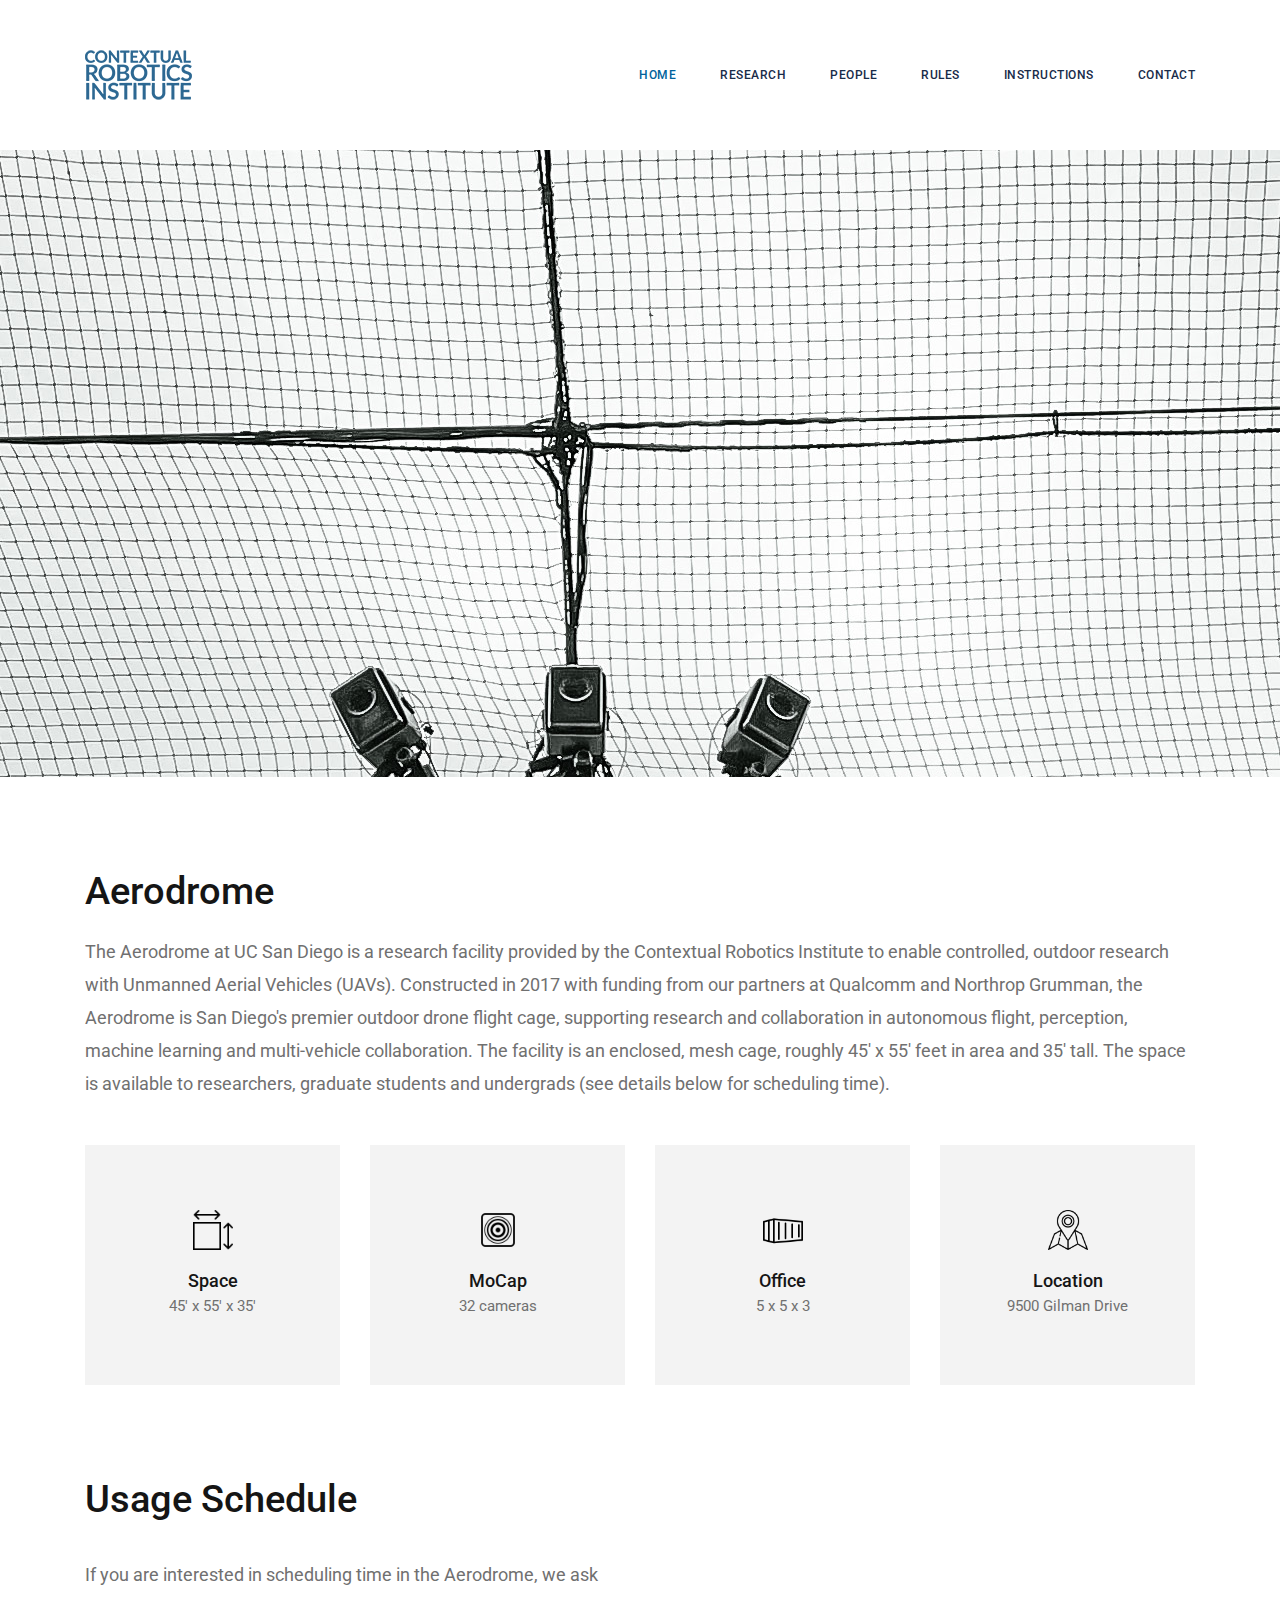
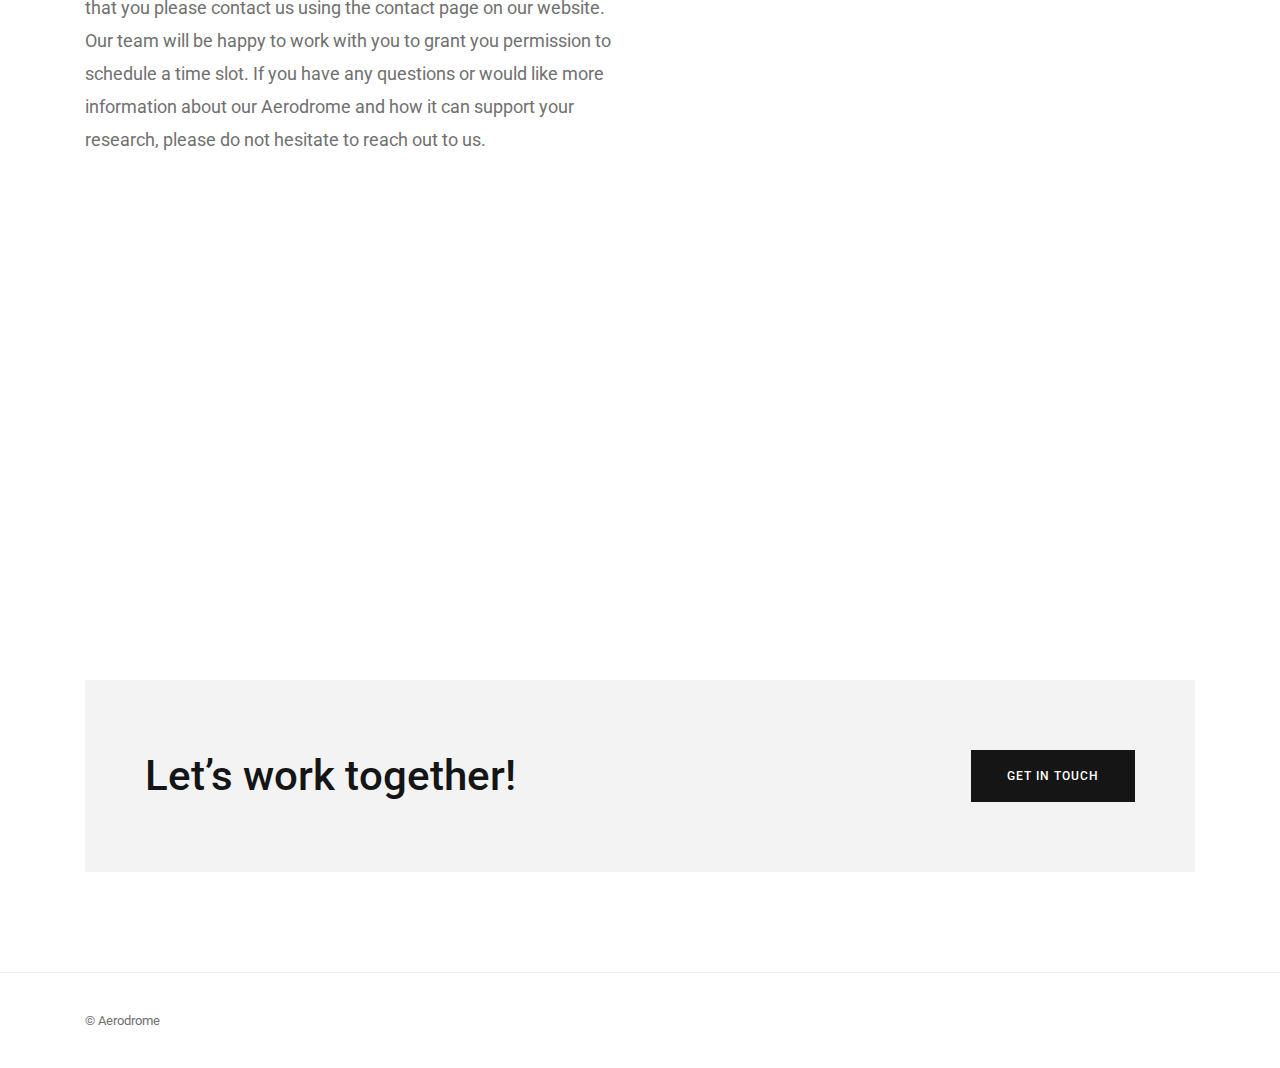
==== commit e7ec90d9: "Fixed home page icons" ====
--- a/docs/index.html
+++ b/docs/index.html
@@ -114,14 +114,14 @@
                                                     </div>
                                                     <div class="col-md-3 m-b-25">
                                                         <div class="icon-box">
-                                                            <img src="assets/images/icons/icons8-shipping-container-50.png" class="figure-img img-fluid" alt="Office">
+                                                            <img src="assets/images/icons/worldwide-shipping.png" class="figure-img img-fluid" alt="Office">
                                                             <h4>Office</h4>
                                                             <h7>5 x 5 x 3</h7>                                                                      
                                                         </div>
                                                     </div>
                                                     <div class="col-md-3 m-b-25">
                                                         <div class="icon-box">
-                                                            <img src="assets/images/icons/icons8-old-computer-100.png" class="figure-img img-fluid" alt="Location">
+                                                            <img src="assets/images/icons/location.png" class="figure-img img-fluid" alt="Location">
                                                             <h4>Location</h4>
                                                             <h7>9500 Gilman Drive</h7>                                                                     
                                                         </div>
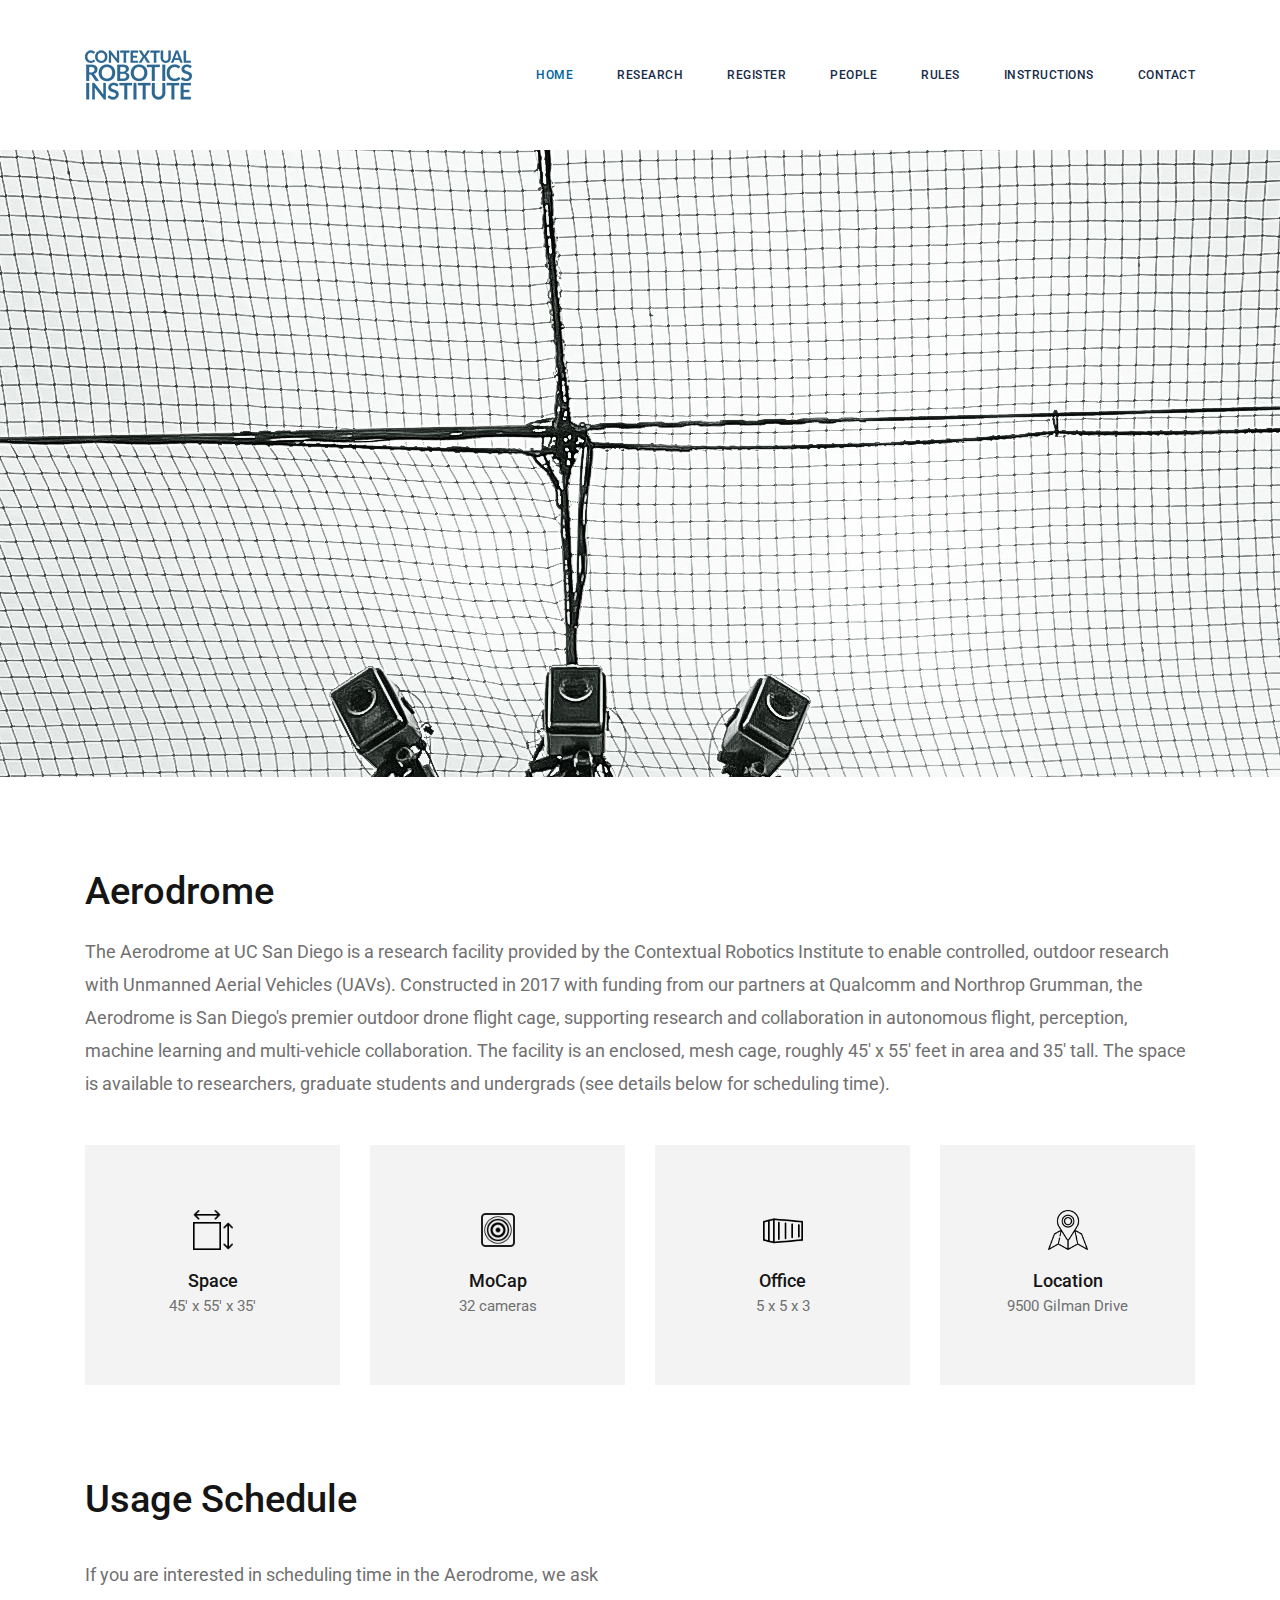
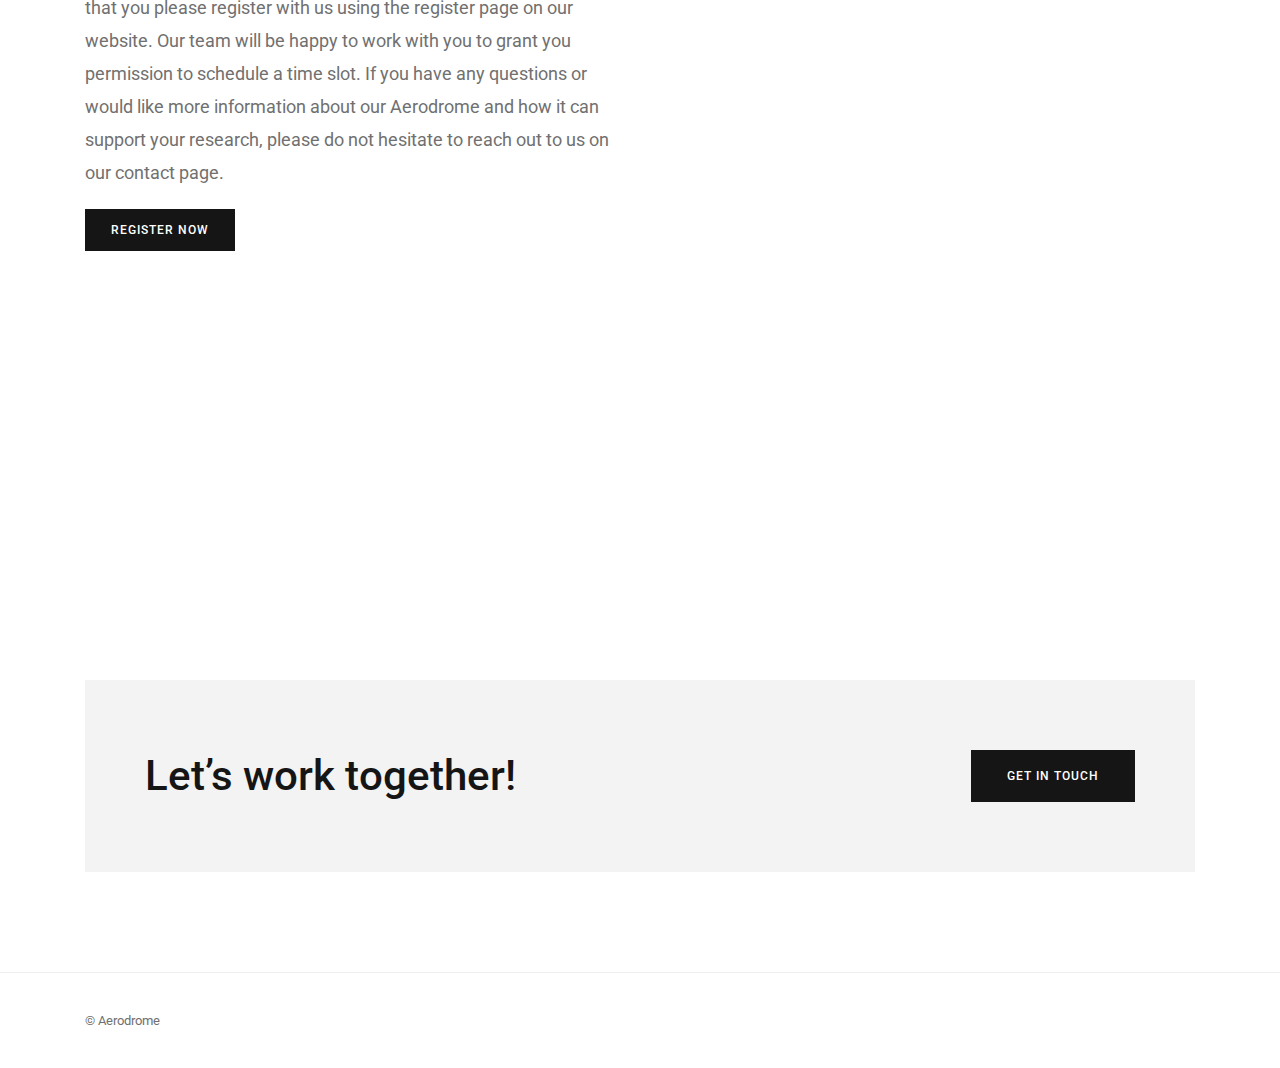
==== commit df41024d: "Index fix possibly?" ====
--- a/docs/index.html
+++ b/docs/index.html
@@ -44,6 +44,8 @@
                             </li>
                             <li><a href="research.html" style="color: #182B49;">Research</a>
                             </li>
+                            <li><a href="register.html" style="color: #182B49;">Register</a>
+                            </li>
                             <li><a href="people.html" style="color: #182B49;">People</a>
                             </li>
                             <li><a href="conduct.html" style="color: #182B49;">Rules</a>
@@ -142,10 +144,13 @@
                                                     <div class="col-md-6 m-b-40">
                                                         <div class="text-block m-b-45">
                                                             <p class="medium">
-                                                                If you are interested in scheduling time in the Aerodrome, we ask that you please contact us using the contact page on our website. 
+                                                                If you are interested in scheduling time in the Aerodrome, we ask that you please register with us using the register page on our website. 
                                                                 Our team will be happy to work with you to grant you permission to schedule a time slot.
-                                                                If you have any questions or would like more information about our Aerodrome and how it can support your research, please do not hesitate to reach out to us.
+                                                                If you have any questions or would like more information about our Aerodrome and how it can support your research, please do not hesitate to reach out to us on our contact page.
                                                             </p>
+                                                            <div class="btn-container solid">
+                                                                <a href="register.html" title="Register Now">REGISTER NOW</a>
+                                                            </div>
                                                         </div>
                                                     </div>          
                                                     <div class="col-md-6 m-b-40">
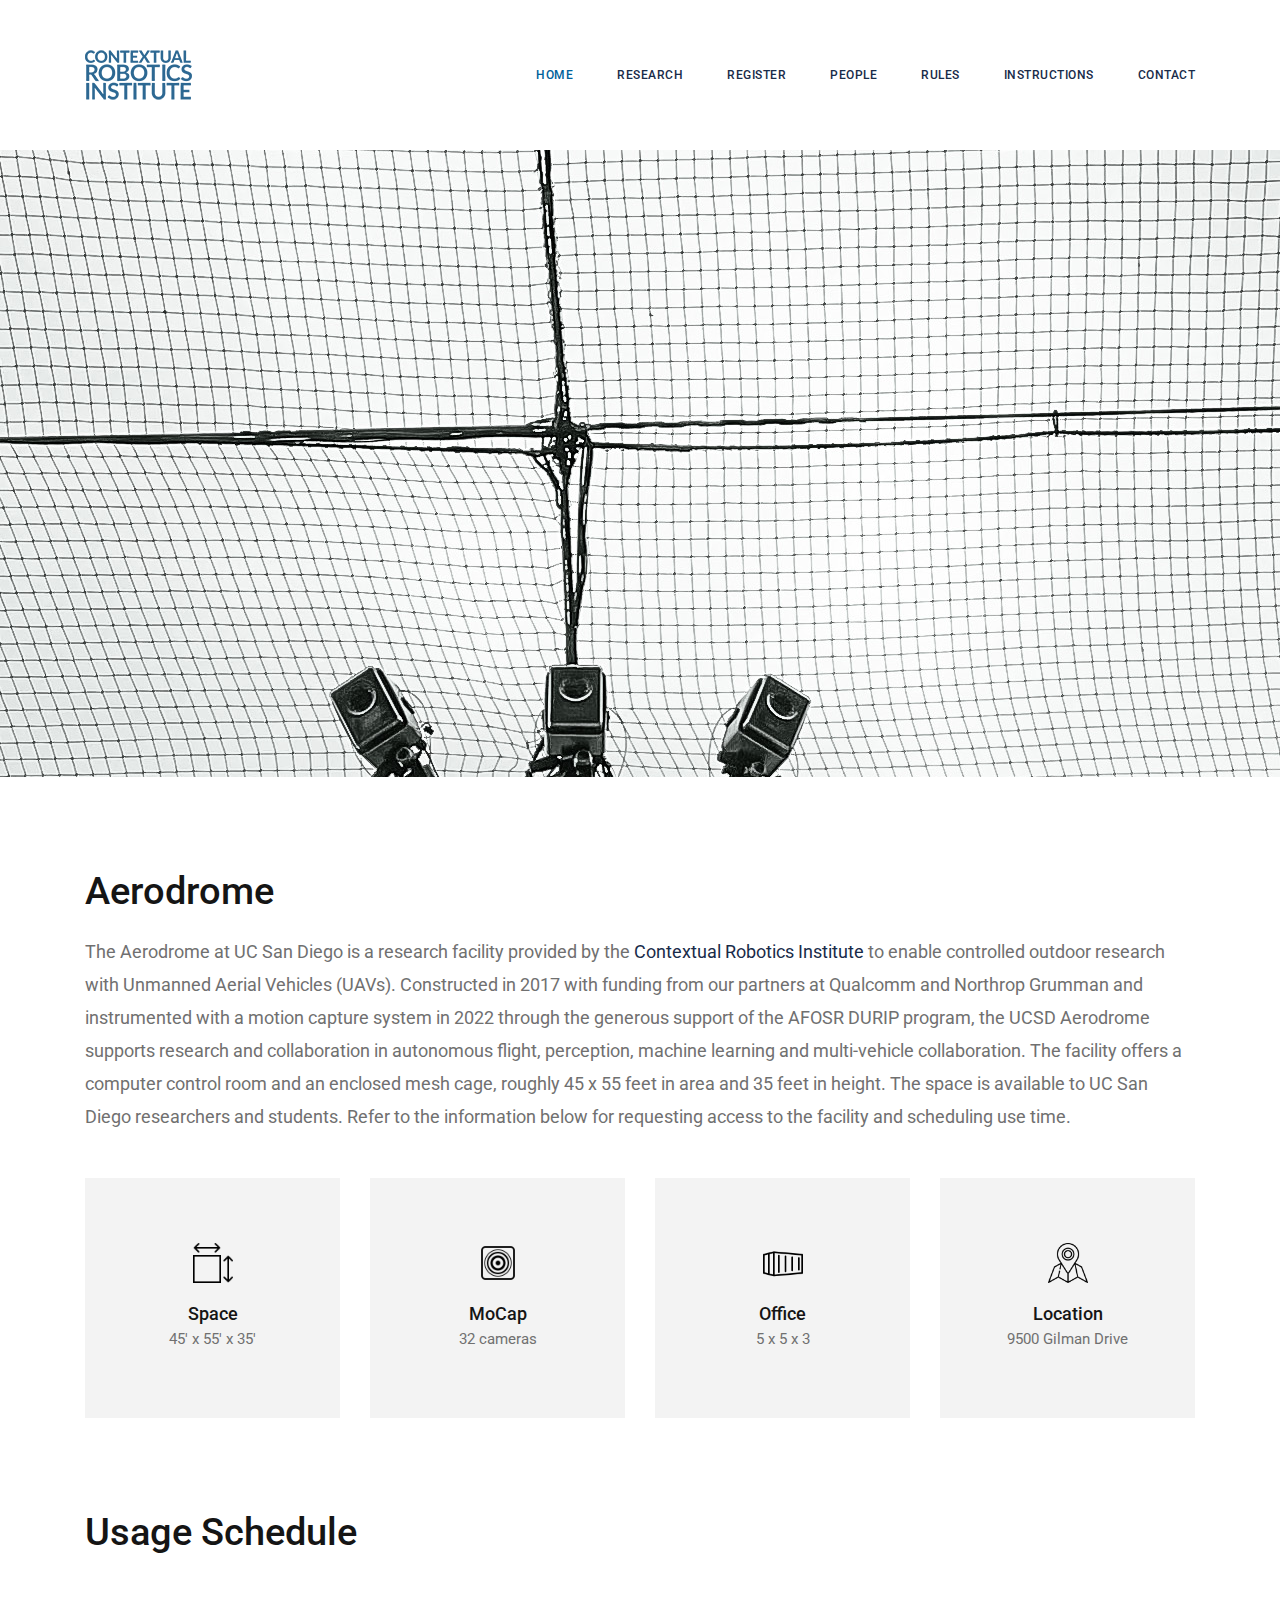
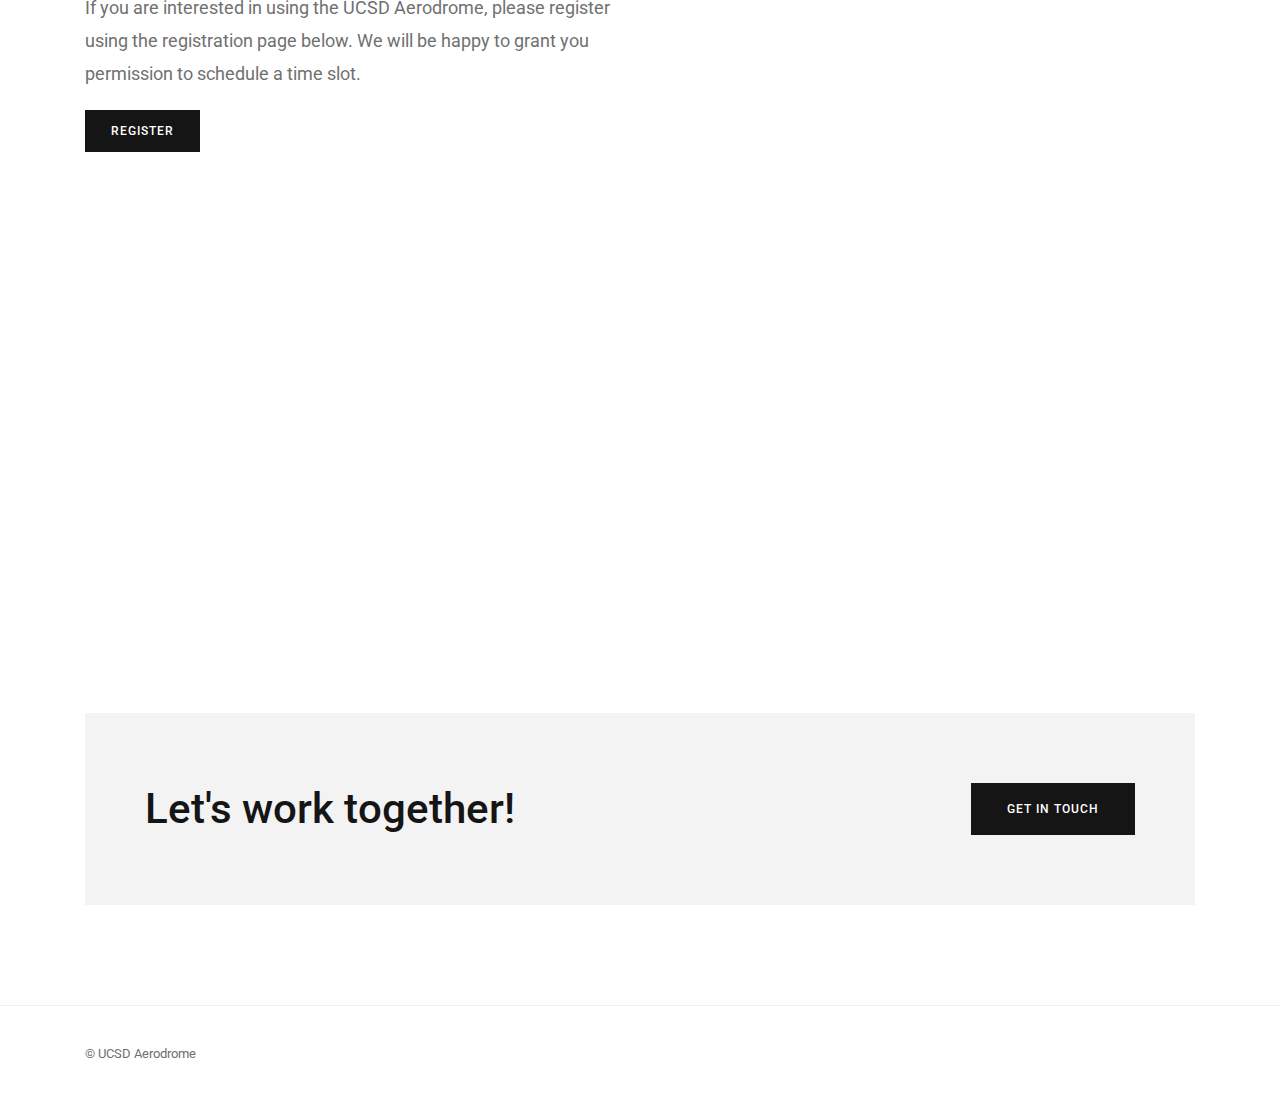
==== commit b07d5ff8: "Polishing edits to the content of all pages" ====
--- a/docs/index.html
+++ b/docs/index.html
@@ -42,7 +42,7 @@
                         <ul id="top-menu" class="menu">
                             <li class="current-menu-parent"><a href="index.html" style="color: #00629B;">Home</a>
                             </li>
-                            <li><a href="research.html" style="color: #182B49;">Research</a>
+                            <li><a href="https://contextualrobotics.ucsd.edu/faculty" style="color: #182B49;">Research</a>
                             </li>
                             <li><a href="register.html" style="color: #182B49;">Register</a>
                             </li>
@@ -91,11 +91,7 @@
                                                 </div>
                                                 <div class="text-block m-b-45">
                                                     <p class="medium">
-                                                        The Aerodrome at UC San Diego is a research facility provided by the Contextual Robotics Institute to enable controlled, 
-                                                        outdoor research with Unmanned Aerial Vehicles (UAVs). Constructed in 2017 with funding from our partners at Qualcomm and 
-                                                        Northrop Grumman, the Aerodrome is San Diego's premier outdoor drone flight cage, supporting research and collaboration in autonomous flight, 
-                                                        perception, machine learning and multi-vehicle collaboration. The facility is an enclosed, mesh cage, roughly 45' x 55' feet in area and 35' tall. 
-                                                        The space is available to researchers, graduate students and undergrads (see details below for scheduling time).
+                                                        The Aerodrome at UC San Diego is a research facility provided by the <a href="https://contextualrobotics.ucsd.edu/" style="color: #182B49;">Contextual Robotics Institute</a> to enable controlled outdoor research with Unmanned Aerial Vehicles (UAVs). Constructed in 2017 with funding from our partners at Qualcomm and Northrop Grumman and instrumented with a motion capture system in 2022 through the generous support of the AFOSR DURIP program, the UCSD Aerodrome supports research and collaboration in autonomous flight, perception, machine learning and multi-vehicle collaboration. The facility offers a computer control room and an enclosed mesh cage, roughly 45 x 55 feet in area and 35 feet in height. The space is available to UC San Diego researchers and students. Refer to the information below for requesting access to the facility and scheduling use time.
                                                     </p>
                                                 </div>
 
@@ -144,12 +140,11 @@
                                                     <div class="col-md-6 m-b-40">
                                                         <div class="text-block m-b-45">
                                                             <p class="medium">
-                                                                If you are interested in scheduling time in the Aerodrome, we ask that you please register with us using the register page on our website. 
-                                                                Our team will be happy to work with you to grant you permission to schedule a time slot.
-                                                                If you have any questions or would like more information about our Aerodrome and how it can support your research, please do not hesitate to reach out to us on our contact page.
+                                                                If you are interested in using the UCSD Aerodrome, please register using the registration page below. We will be happy to grant you permission to schedule a time slot.
+                                                                <!--If you have any questions or would like more information about our Aerodrome and how it can support your research, please do not hesitate to reach out to us on our contact page.-->
                                                             </p>
                                                             <div class="btn-container solid">
-                                                                <a href="register.html" title="Register Now">REGISTER NOW</a>
+                                                                <a href="register.html" title="Register Now">REGISTER</a>
                                                             </div>
                                                         </div>
                                                     </div>          
@@ -166,7 +161,7 @@
                                                     <div class="col-sm-12">
                                                         <div class="cta style-2">	
                                                             <h2>						
-                                                                Let’s work together! 								
+                                                                Let's work together! 								
                                                             </h2>				
                                                             <div class="btn-container solid">
                                                                 <a href="contact.html" title="GET IN TOUCH">GET IN TOUCH</a>
@@ -192,7 +187,7 @@
                     <div class="container">
                         <div class="site-info">			
                             <p class="copyright">
-                                © Aerodrome	
+                                © UCSD Aerodrome	
                             </p>
                         </div>                          
                     </div>            
@@ -215,4 +210,6 @@
         <!--  Scripts Ends -->
     
 
-</body><grammarly-desktop-integration data-grammarly-shadow-root="true"></grammarly-desktop-integration></html>+</body><grammarly-desktop-integration data-grammarly-shadow-root="true"></grammarly-desktop-integration></html>
+
+
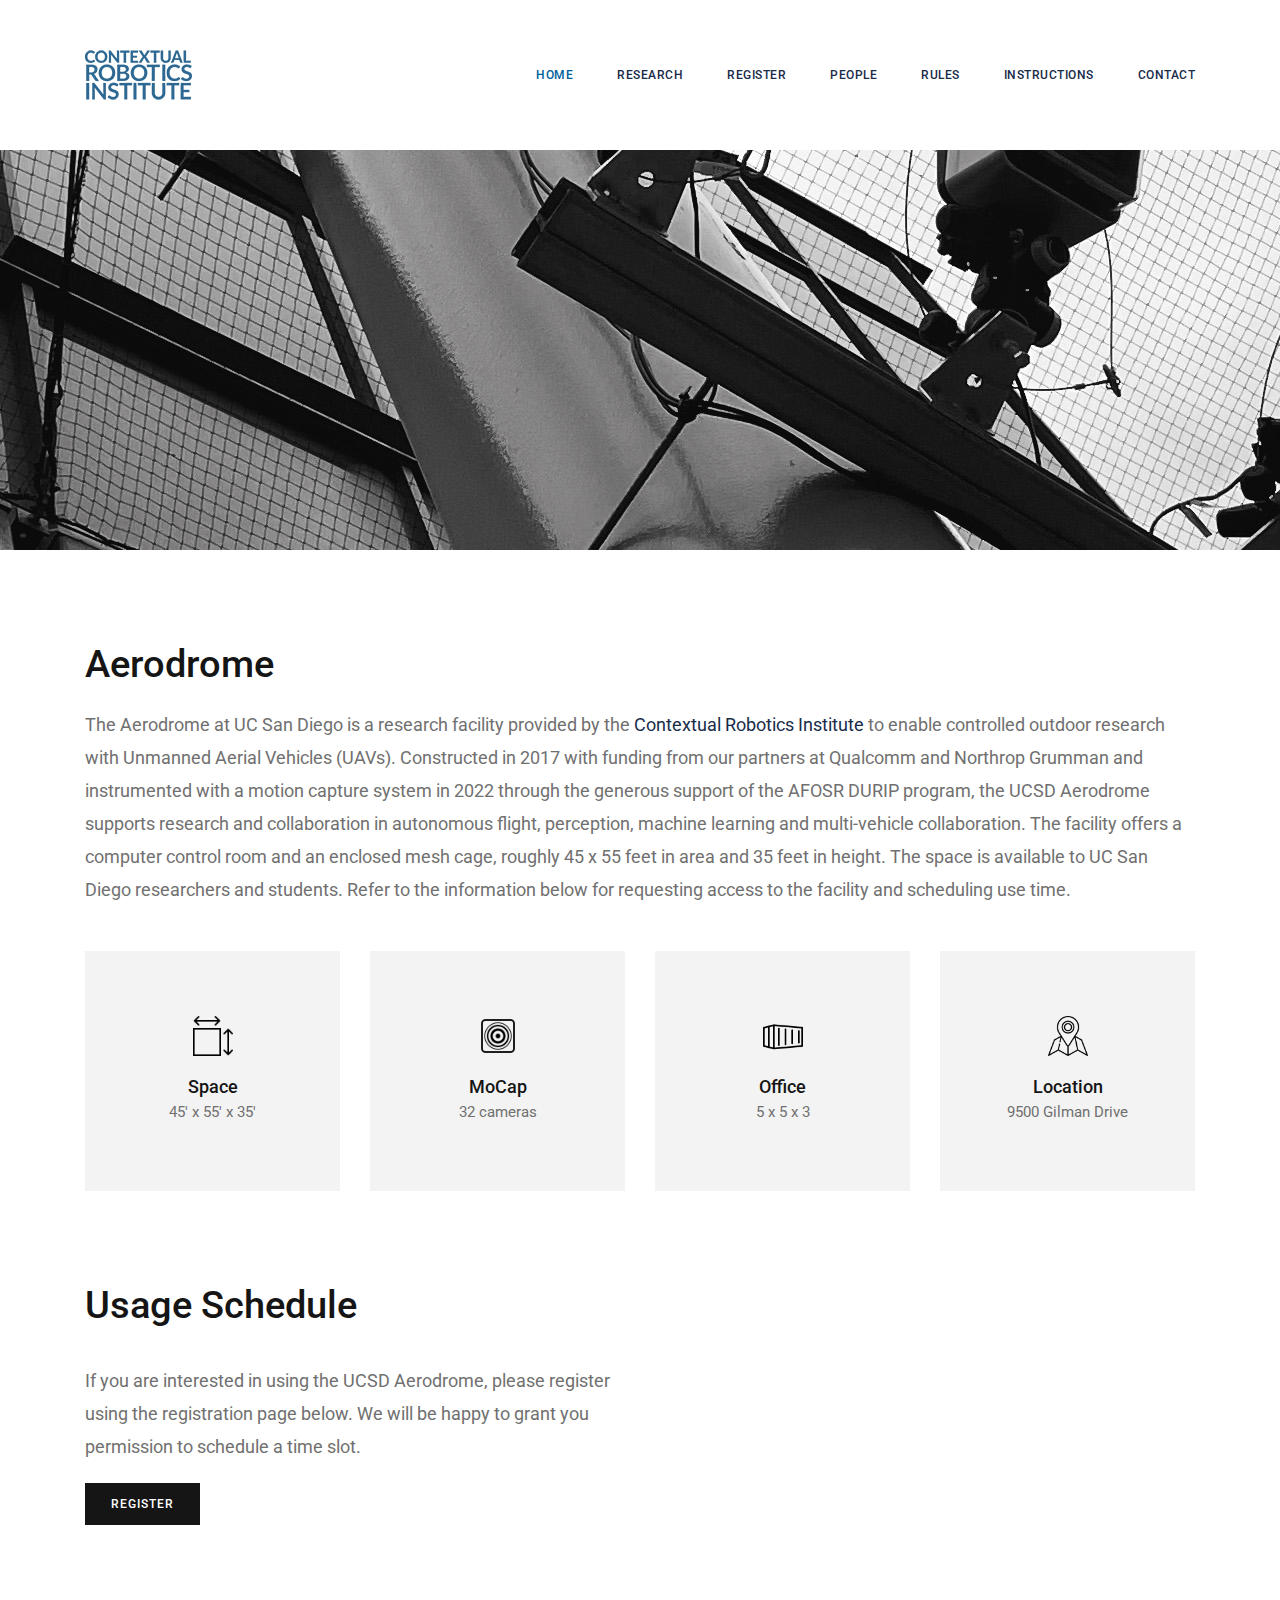
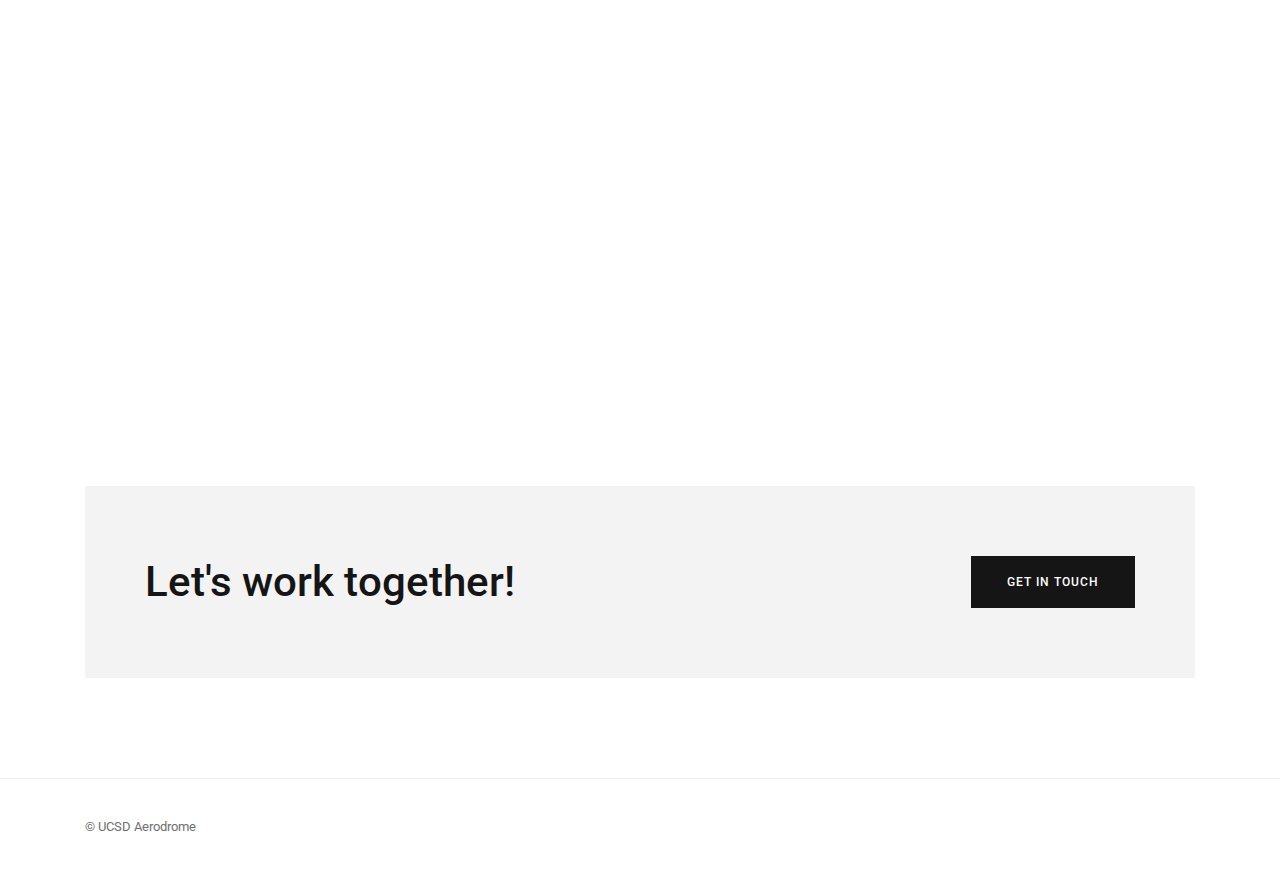
==== commit ce29c8da: "reducing banner size" ====
--- a/docs/index.html
+++ b/docs/index.html
@@ -66,13 +66,13 @@
                             <article class="page">                                
                                 <div class="entry-content">  
                                     
-                                    <div class="container-fluid hero-section m-b-35" style="background-image: url(&#39;assets/images/icons/IMG_7996.jpg&#39;); background-position: center top;">  
+                                    <div class="container-fluid hero-section m-b-35" style="background-image: url(&#39;assets/images/icons/IMG_7993.jpg&#39;); background-position: center center;">  
                                     </div>
 
                                     <!-- <div class="container"> 
                                         <div class="row">                                                 
                                             <div class="col-sm-12">
-                                                <div class="cbp-item" style="width: 1110px; left: 0px; top: 0px;"><div class="cbp-item-wrapper">
+                                              <div class="cbp-item" style="width: 1110px; left: 0px; top: 0px;"><div class="cbp-item-wrapper">
                                                     <div class="cbp-caption-defaultWrap">
                                                         <img src="assets/images/icons/fig1.jpg" class="portfolio-media-image">
                                                     </div>
--- a/docs/style.css
+++ b/docs/style.css
@@ -431,7 +431,7 @@
 }
 
 .hero-section {
-  padding: 335px 0 292px;
+  padding: 200px 0px 200px 0px;
 }
 
 .m-t-10 {
